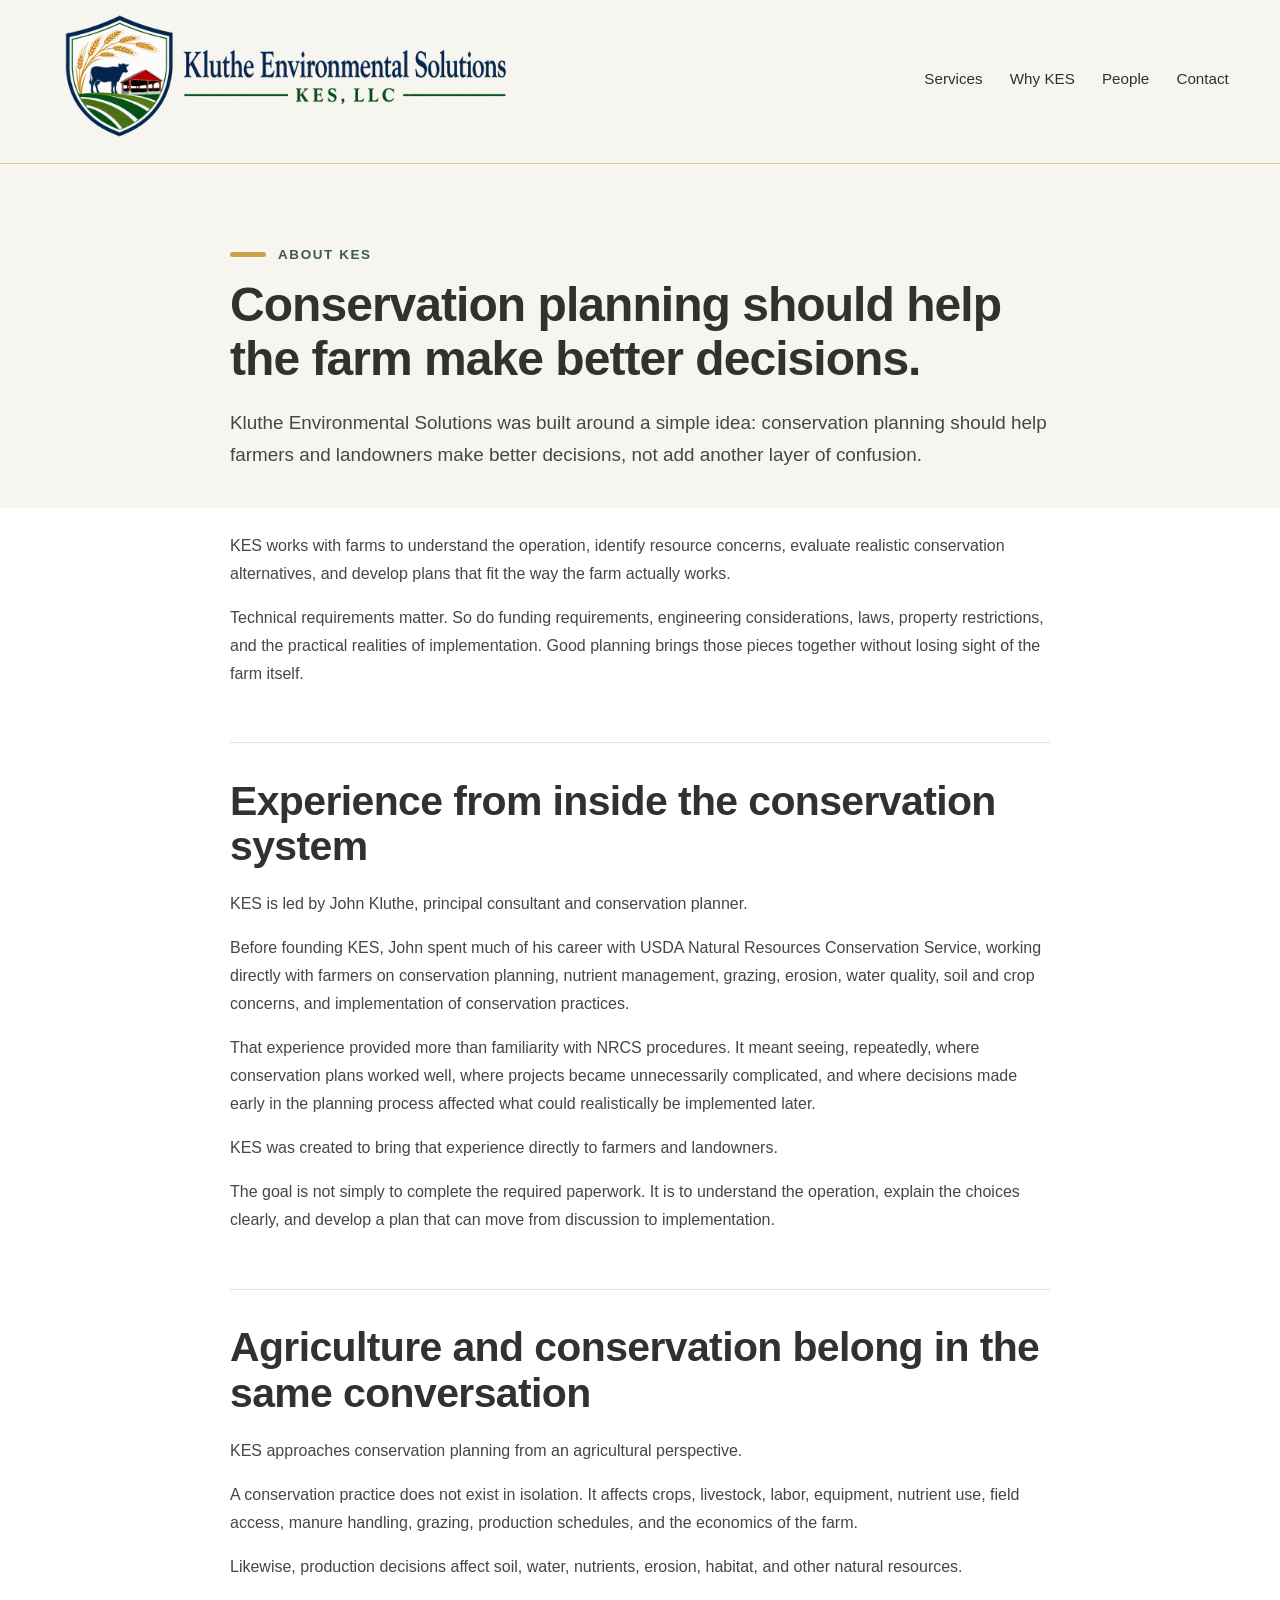
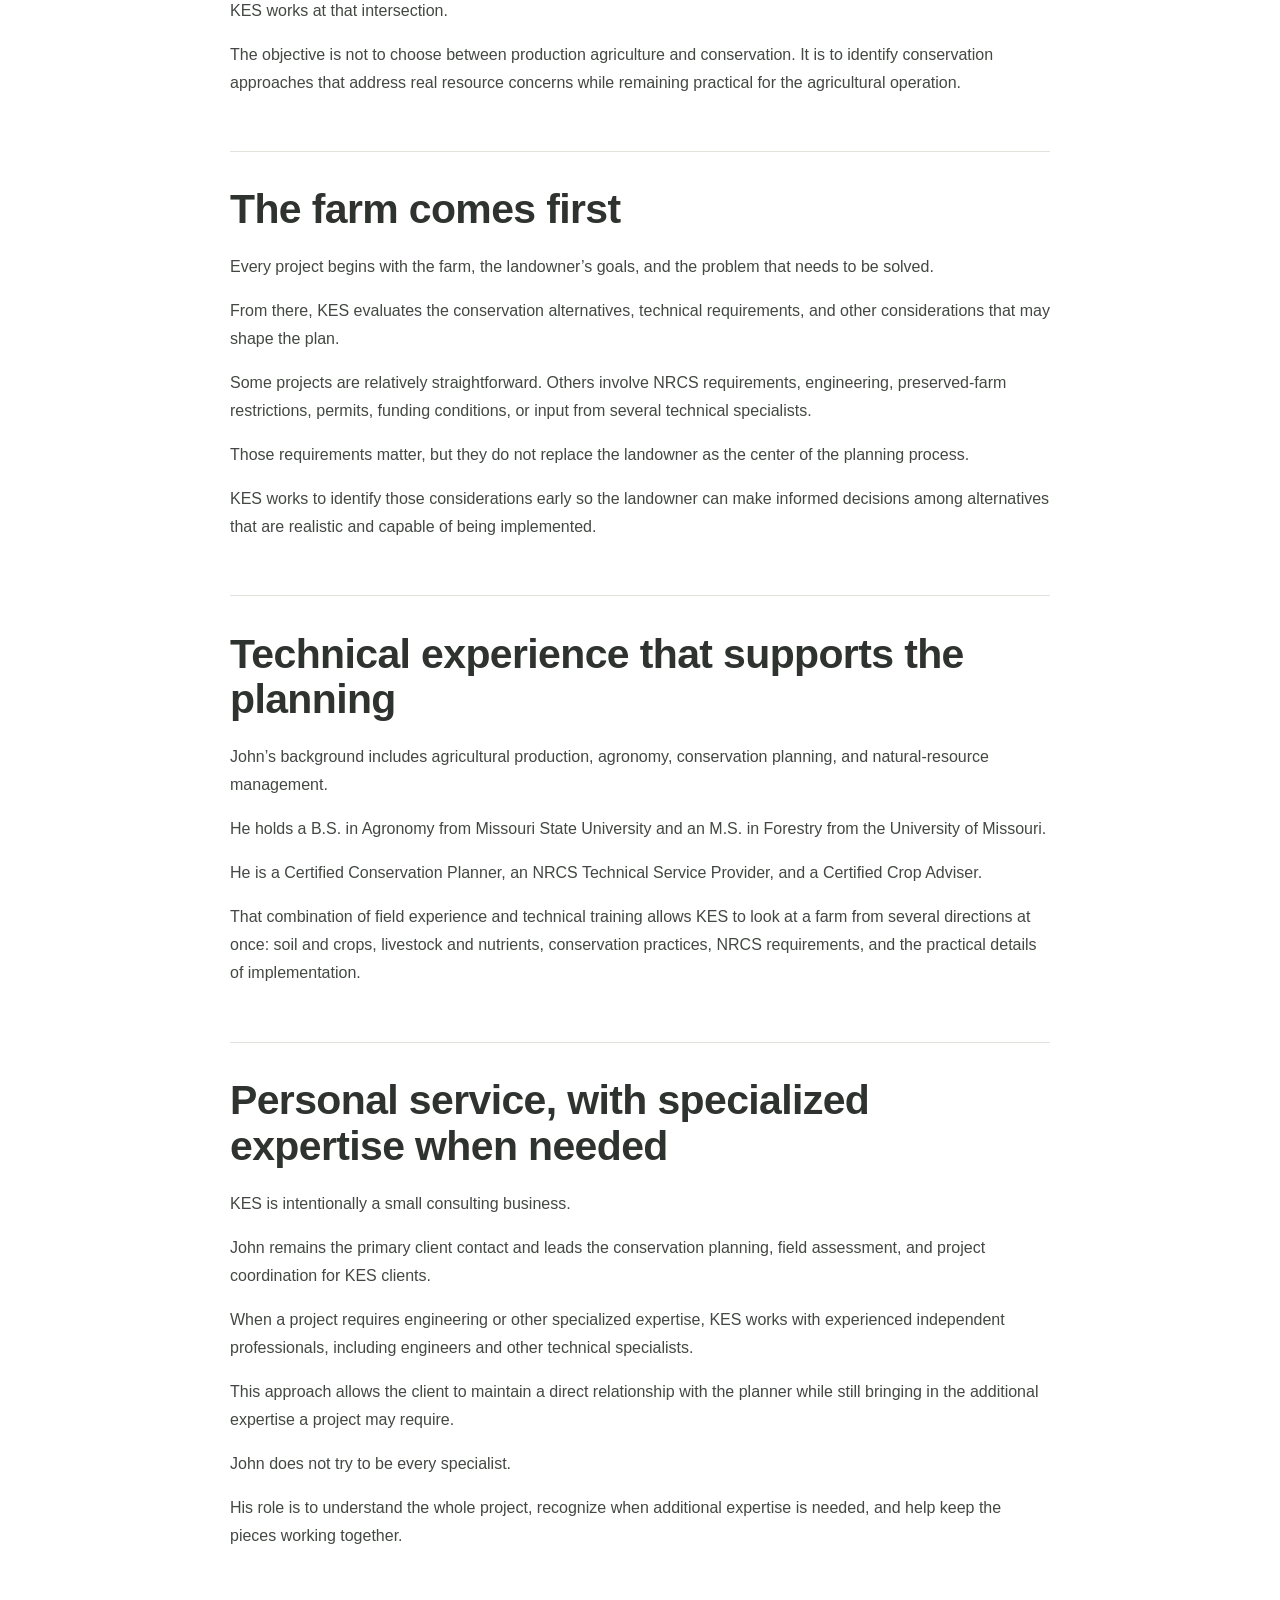
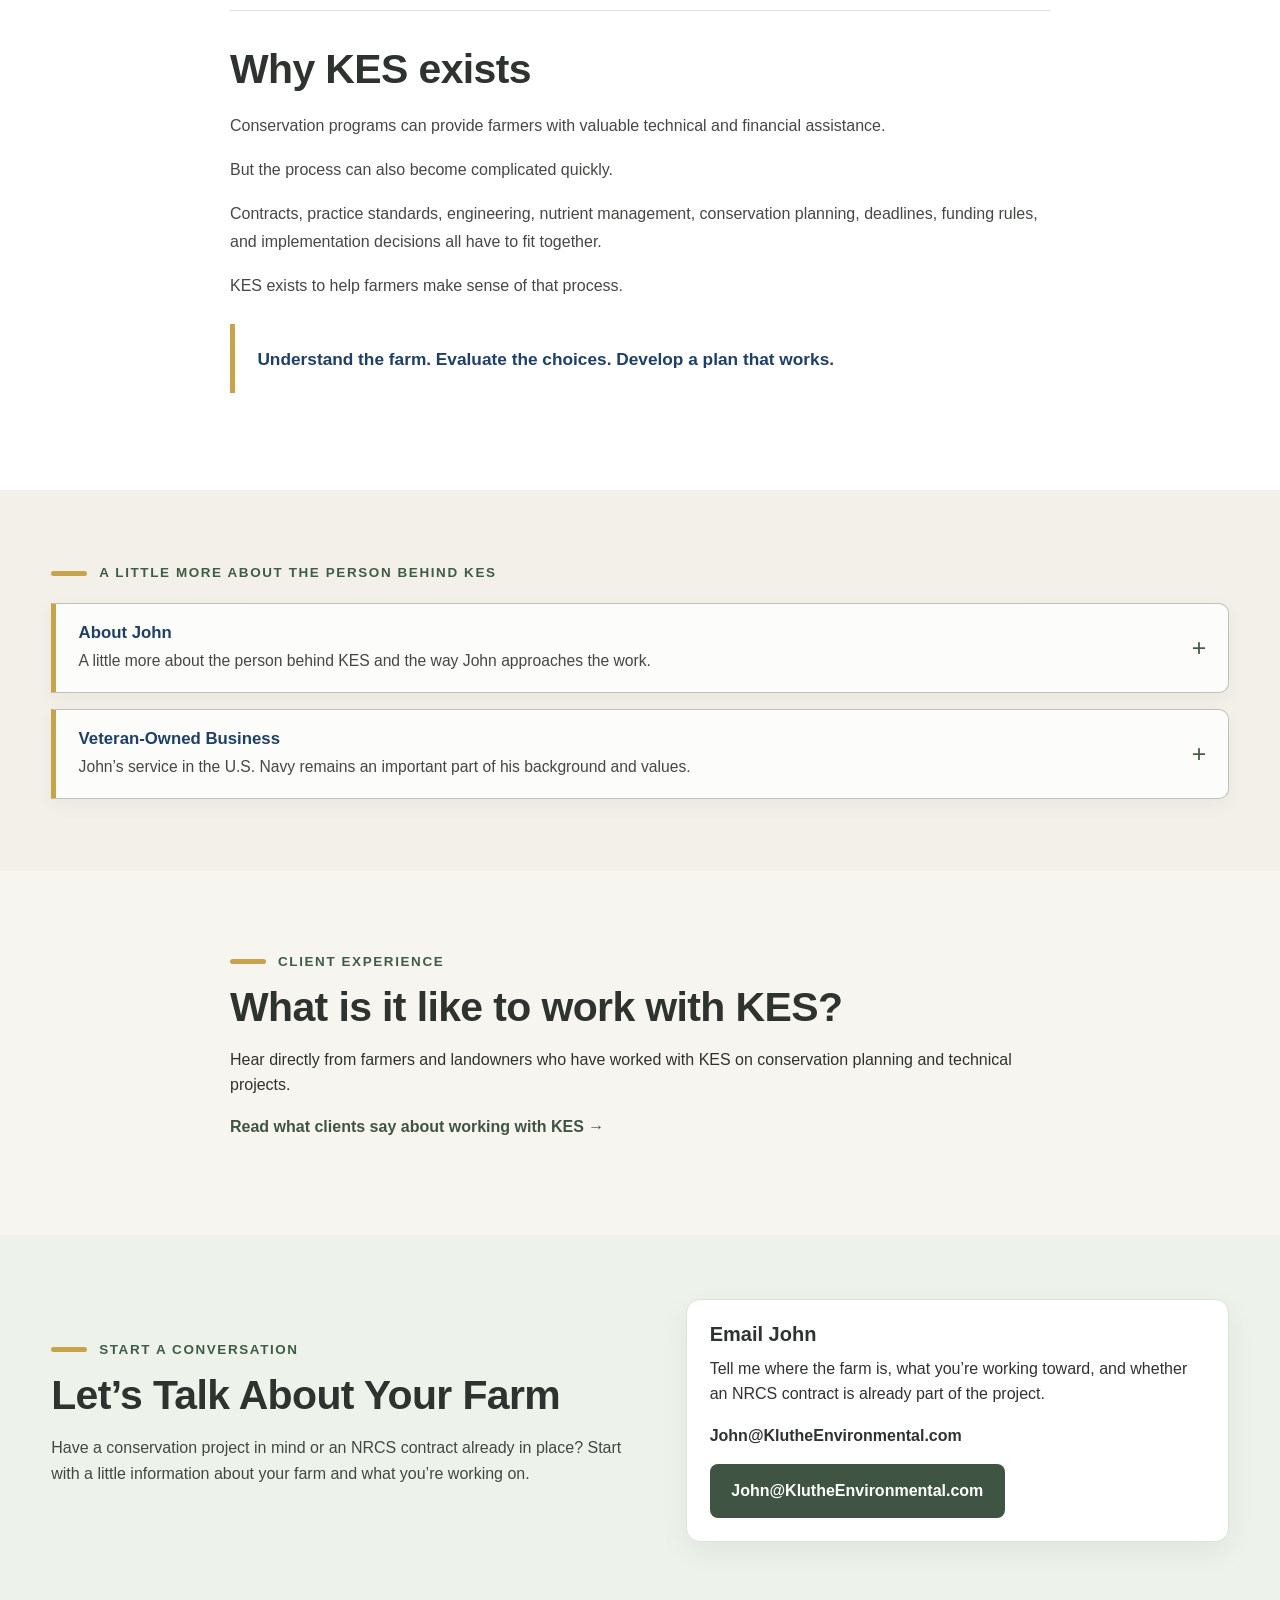
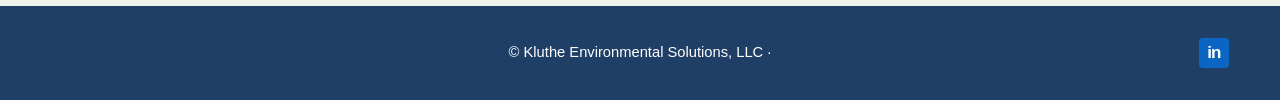
==== about.html @ 7d378210 "Add Client Experience return link to About page" ====
<!DOCTYPE html>
<html lang="en">
<head>
  <meta charset="UTF-8">
  <meta name="viewport" content="width=device-width, initial-scale=1.0">
  <meta name="description" content="Learn about Kluthe Environmental Solutions, John Kluthe, and the practical farm-first approach KES brings to agricultural conservation planning.">
  <title>About KES | Kluthe Environmental Solutions</title>
  <script type="application/ld+json">
  {
    "@context": "https://schema.org",
    "@type": "AboutPage",
    "name": "About Kluthe Environmental Solutions",
    "url": "https://klutheenvironmental.com/about.html",
    "about": {
      "@type": "Organization",
      "name": "Kluthe Environmental Solutions, LLC",
      "alternateName": "KES",
      "url": "https://klutheenvironmental.com/"
    }
  }
  </script>
  <link rel="icon" type="image/png" href="assets/images/KES%20Logo%20KES%20shield%20blank.png">
  <link rel="stylesheet" href="css/styles.css">
  <link rel="stylesheet" href="css/character.css">
  <link rel="stylesheet" href="css/refinements.css">
</head>
<body>

  <header class="site-header">
    <div class="container header-inner">
      <div class="site-brand">
        <a href="index.html" aria-label="Kluthe Environmental Solutions home">
          <img class="site-logo" src="assets/images/kes-logo-horizontal.png" alt="Kluthe Environmental Solutions, LLC">
        </a>
      </div>
      <nav class="main-nav" aria-label="Main navigation">
        <a href="index.html#services">Services</a>
        <a href="index.html#about">Why KES</a>
        <a href="index.html#people">People</a>
        <a href="index.html#contact">Contact</a>
      </nav>
    </div>
  </header>

  <main id="top" class="interior-page">

    <section class="about-page-hero">
      <div class="narrow-container">
        <p class="eyebrow">About KES</p>
        <h1>Conservation planning should help the farm make better decisions.</h1>
        <p class="about-page-lead">Kluthe Environmental Solutions was built around a simple idea: conservation planning should help farmers and landowners make better decisions, not add another layer of confusion.</p>
      </div>
    </section>

    <section class="about-page-story">
      <div class="narrow-container">
        <p>KES works with farms to understand the operation, identify resource concerns, evaluate realistic conservation alternatives, and develop plans that fit the way the farm actually works.</p>

        <p>Technical requirements matter.  So do funding requirements, engineering considerations, laws, property restrictions, and the practical realities of implementation.  Good planning brings those pieces together without losing sight of the farm itself.</p>

        <div class="about-page-section">
          <h2>Experience from inside the conservation system</h2>
          <p>KES is led by John Kluthe, principal consultant and conservation planner.</p>

          <p>Before founding KES, John spent much of his career with USDA Natural Resources Conservation Service, working directly with farmers on conservation planning, nutrient management, grazing, erosion, water quality, soil and crop concerns, and implementation of conservation practices.</p>

          <p>That experience provided more than familiarity with NRCS procedures.  It meant seeing, repeatedly, where conservation plans worked well, where projects became unnecessarily complicated, and where decisions made early in the planning process affected what could realistically be implemented later.</p>

          <p>KES was created to bring that experience directly to farmers and landowners.</p>

          <p>The goal is not simply to complete the required paperwork.  It is to understand the operation, explain the choices clearly, and develop a plan that can move from discussion to implementation.</p>
        </div>

        <div class="about-page-section">
          <h2>Agriculture and conservation belong in the same conversation</h2>
          <p>KES approaches conservation planning from an agricultural perspective.</p>

          <p>A conservation practice does not exist in isolation.  It affects crops, livestock, labor, equipment, nutrient use, field access, manure handling, grazing, production schedules, and the economics of the farm.</p>

          <p>Likewise, production decisions affect soil, water, nutrients, erosion, habitat, and other natural resources.</p>

          <p>KES works at that intersection.</p>

          <p>The objective is not to choose between production agriculture and conservation.  It is to identify conservation approaches that address real resource concerns while remaining practical for the agricultural operation.</p>
        </div>

        <div class="about-page-section">
          <h2>The farm comes first</h2>
          <p>Every project begins with the farm, the landowner’s goals, and the problem that needs to be solved.</p>

          <p>From there, KES evaluates the conservation alternatives, technical requirements, and other considerations that may shape the plan.</p>

          <p>Some projects are relatively straightforward.  Others involve NRCS requirements, engineering, preserved-farm restrictions, permits, funding conditions, or input from several technical specialists.</p>

          <p>Those requirements matter, but they do not replace the landowner as the center of the planning process.</p>

          <p>KES works to identify those considerations early so the landowner can make informed decisions among alternatives that are realistic and capable of being implemented.</p>
        </div>

        <div class="about-page-section">
          <h2>Technical experience that supports the planning</h2>
          <p>John’s background includes agricultural production, agronomy, conservation planning, and natural-resource management.</p>

          <p>He holds a B.S. in Agronomy from Missouri State University and an M.S. in Forestry from the University of Missouri.</p>

          <p>He is a Certified Conservation Planner, an NRCS Technical Service Provider, and a Certified Crop Adviser.</p>

          <p>That combination of field experience and technical training allows KES to look at a farm from several directions at once: soil and crops, livestock and nutrients, conservation practices, NRCS requirements, and the practical details of implementation.</p>
        </div>

        <div class="about-page-section">
          <h2>Personal service, with specialized expertise when needed</h2>
          <p>KES is intentionally a small consulting business.</p>

          <p>John remains the primary client contact and leads the conservation planning, field assessment, and project coordination for KES clients.</p>

          <p>When a project requires engineering or other specialized expertise, KES works with experienced independent professionals, including engineers and other technical specialists.</p>

          <p>This approach allows the client to maintain a direct relationship with the planner while still bringing in the additional expertise a project may require.</p>

          <p>John does not try to be every specialist.</p>

          <p>His role is to understand the whole project, recognize when additional expertise is needed, and help keep the pieces working together.</p>
        </div>

        <div class="about-page-section about-page-closing">
          <h2>Why KES exists</h2>
          <p>Conservation programs can provide farmers with valuable technical and financial assistance.</p>

          <p>But the process can also become complicated quickly.</p>

          <p>Contracts, practice standards, engineering, nutrient management, conservation planning, deadlines, funding rules, and implementation decisions all have to fit together.</p>

          <p>KES exists to help farmers make sense of that process.</p>

          <p class="about-page-principle"><strong>Understand the farm.  Evaluate the choices.  Develop a plan that works.</strong></p>
        </div>
      </div>
    </section>

    <section class="about-personal">
      <div class="container">
        <p class="eyebrow">A Little More About the Person Behind KES</p>

        <div class="about-disclosures">
          <details class="planning-note about-disclosure">
            <summary>
              <span class="planning-note-heading">About John</span>
              <span class="planning-note-summary">A little more about the person behind KES and the way John approaches the work.</span>
            </summary>

            <div class="planning-note-content">
              <div class="about-disclosure-copy">
                <p>John Kluthe has spent most of his career helping farmers work through conservation problems that rarely fit neatly into one box.</p>

                <p>His background includes agronomy, forestry, conservation planning, and years of field experience with USDA Natural Resources Conservation Service.  Before that, he served in the U.S. Navy.</p>

                <p>What has stayed consistent is the part of the work John enjoys most: getting out on a farm, understanding how the operation actually works, and helping turn a complicated set of concerns, requirements, and possibilities into something useful.</p>

                <p>John founded Kluthe Environmental Solutions to work more directly with farmers and landowners and to bring that practical, farm-level perspective to conservation planning.</p>

                <p>He tends to approach projects by asking a lot of questions, looking closely at how the pieces fit together, and trying not to make things more complicated than they need to be.</p>

                <p>For John, good conservation planning is not just about meeting a technical requirement.  It is about helping a farmer make a decision that still makes sense once the plan leaves the desk and reaches the field.</p>
              </div>
            </div>
          </details>

          <details class="planning-note about-disclosure">
            <summary>
              <span class="planning-note-heading">Veteran-Owned Business</span>
              <span class="planning-note-summary">John’s service in the U.S. Navy remains an important part of his background and values.</span>
            </summary>

            <div class="planning-note-content">
              <div class="about-disclosure-copy">
                <p>My time in the United States Navy was one of the most formative experiences of my life.  It instilled a deep sense of duty, personal accountability, and commitment to something greater than myself.  The friendships forged through shared challenges and a common mission taught me the value of trust, teamwork, and perseverance — lessons that continue to guide both my personal life and my work.</p>

                <p>Military service also taught me the importance of being prepared, communicating honestly, following through on commitments, and taking responsibility for the work entrusted to me.  Those values continue to influence the way I approach my relationships with clients and the care I bring to each project.</p>

                <p>I remain proud of my service and grateful for the opportunities, experiences, and perspective the Navy gave me.  I also have a deep appreciation for the men and women who continue to serve, for veterans who have served before us, and for the families who support them.</p>

                <p class="veteran-prayer"><strong>May God watch over those who serve, those who have served, and the families who stand beside them.  Godspeed.</strong></p>
              </div>
            </div>
          </details>
        </div>
      </div>
    </section>

    <section class="about-related">
      <div class="narrow-container">
        <p class="eyebrow">Client Experience</p>
        <h2>What is it like to work with KES?</h2>
        <p>Hear directly from farmers and landowners who have worked with KES on conservation planning and technical projects.</p>
        <p class="section-deep-link"><a class="text-link" href="index.html#client-experience">Read what clients say about working with KES →</a></p>
      </div>
    </section>

    <section class="about-page-contact">
      <div class="container contact-grid">
        <div class="contact-copy">
          <p class="eyebrow">Start a Conversation</p>
          <h2>Let’s Talk About Your Farm</h2>
          <p>Have a conservation project in mind or an NRCS contract already in place?  Start with a little information about your farm and what you’re working on.</p>
        </div>

        <div class="contact-panel">
          <h3>Email John</h3>
          <p>Tell me where the farm is, what you’re working toward, and whether an NRCS contract is already part of the project.</p>
          <p><strong>John@KlutheEnvironmental.com</strong></p>
          <a class="button primary-button" href="mailto:john@klutheenvironmental.com">John@KlutheEnvironmental.com</a>
        </div>
      </div>
    </section>

  </main>

  <footer class="site-footer">
    <div class="container">
      <p>© Kluthe Environmental Solutions, LLC · <a href="https://www.linkedin.com/in/johnkluthe" target="_blank" rel="noopener noreferrer" aria-label="John Kluthe on LinkedIn">LinkedIn ↗</a></p>
    </div>
  </footer>

</body>
</html>
---- css/styles.css ----
/* ========================================
   KES WEBSITE — BASE DESIGN SYSTEM
   ======================================== */

:root {
  --color-background: #f7f5ef;
  --color-surface: #ffffff;
  --color-text: #2f332f;
  --color-muted: #687168;
  --color-green: #5d735f;
  --color-green-dark: #405443;
  --color-green-soft: #edf2eb;
  --color-border: #dfe3dc;
  --color-soft: #eef1ec;
  --max-width: 1220px;
  --radius: 14px;
  --shadow: 0 10px 30px rgba(0, 0, 0, 0.06);
}

* {
  box-sizing: border-box;
}

html {
  scroll-behavior: smooth;
}

body {
  margin: 0;
  font-family: -apple-system, BlinkMacSystemFont, "Segoe UI", Arial, Helvetica, sans-serif;
  background: var(--color-background);
  color: var(--color-text);
  line-height: 1.6;
}

img {
  display: block;
  max-width: 100%;
}

a {
  color: inherit;
  text-decoration: none;
}

.container {
  width: min(92%, var(--max-width));
  margin: 0 auto;
}

.narrow-container {
  width: min(92%, 820px);
  margin: 0 auto;
}

h1,
h2,
h3 {
  margin-top: 0;
  line-height: 1.12;
  color: var(--color-text);
}

h1 {
  font-size: clamp(2.4rem, 3.75vw, 3.7rem);
  max-width: 14ch;
  margin-bottom: 1.15rem;
  letter-spacing: -0.02em;
}

h2 {
  font-size: clamp(2rem, 3.2vw, 3rem);
  margin-bottom: 1rem;
  letter-spacing: -0.015em;
}

h3 {
  font-size: 1.25rem;
  margin-bottom: 0.65rem;
}

p {
  margin-top: 0;
}

.eyebrow {
  margin-bottom: 0.8rem;
  font-size: 0.84rem;
  font-weight: 700;
  letter-spacing: 0.12em;
  text-transform: uppercase;
  color: var(--color-green);
}

.section-intro {
  max-width: 700px;
  margin-bottom: 2.75rem;
  font-size: 1.1rem;
  color: var(--color-muted);
}

/* ========================================
   HEADER
   ======================================== */

.site-header {
  position: sticky;
  top: 0;
  z-index: 100;
  background: rgba(247, 245, 239, 0.96);
  border-bottom: 1px solid var(--color-border);
  backdrop-filter: blur(8px);
}

.header-inner {
  min-height: 72px;
  display: flex;
  align-items: center;
  justify-content: space-between;
  gap: 2rem;
}

.site-brand a {
  display: inline-flex;
  align-items: center;
}

.site-logo {
  width: min(320px, 38vw);
  max-height: 58px;
  object-fit: contain;
  object-position: left center;
}

.main-nav {
  display: flex;
  align-items: center;
  gap: 1.7rem;
  font-size: 0.95rem;
}

.main-nav a {
  transition: color 0.2s ease;
}

.main-nav a:hover {
  color: var(--color-green-dark);
}

/* ========================================
   HERO
   ======================================== */

.hero {
  padding: 4.2rem 0 4rem;
}

.hero-grid {
  display: grid;
grid-template-columns:
  minmax(0, 1fr)
  minmax(430px, 1fr);
   gap: clamp(2.5rem, 5vw, 4.5rem);
  align-items: center;
}

.hero-content {
  min-width: 0;
}

.hero-text {
  max-width: 700px;
  margin-bottom: 1.6rem;
  font-size: 1.1rem;
  line-height: 1.65;
  color: var(--color-muted);
}

.hero-actions {
  display: flex;
  align-items: center;
  gap: 1.25rem;
  flex-wrap: wrap;
  margin-bottom: 1.45rem;
}

.button {
  display: inline-block;
  padding: 0.88rem 1.35rem;
  border: 0;
  border-radius: 8px;
  font: inherit;
  font-weight: 700;
  cursor: pointer;
  transition: transform 0.2s ease, background 0.2s ease;
}

.primary-button {
  background: var(--color-green-dark);
  color: white;
}

.primary-button:hover {
  background: #314336;
  transform: translateY(-1px);
}

.text-link {
  color: var(--color-green-dark);
  font-weight: 700;
}

.credibility-line {
  margin-bottom: 0;
  font-size: 0.93rem;
  color: var(--color-muted);
}

.photo-frame {
  margin: 0;
}

.hero-image {
  width: 100%;
}

.hero-image img {
  width: 100%;
  aspect-ratio: 4 / 3;
  object-fit: cover;
  object-position: center;
  border-radius: var(--radius);
  box-shadow: var(--shadow);
}

.photo-credit {
  margin-top: 0.28rem;
  padding-right: 0.15rem;
  text-align: right;
  font-size: 0.68rem;
  line-height: 1.2;
  color: #8a928a;
}

/* ========================================
   GENERAL SECTIONS
   ======================================== */

section {
  padding: 5rem 0;
}

.recognition,
.services,
.why-kes,
.people {
  background: var(--color-surface);
}

.reassurance,
.how-we-work,
.testimonials {
  background: var(--color-soft);
}

/* ========================================
   RECOGNITION
   ======================================== */

.recognition h2 {
  max-width: 850px;
}

.challenge-grid {
  display: grid;
  grid-template-columns: repeat(3, 1fr);
  gap: 1.35rem;
}

.challenge-card {
  position: relative;
  min-height: 195px;
  padding: 1.75rem 1.65rem 1.65rem;
  overflow: hidden;
  border: 1px solid var(--color-border);
  border-radius: var(--radius);
  background: white;
  transition: transform 0.2s ease, box-shadow 0.2s ease, border-color 0.2s ease;
}

.challenge-card::before {
  content: "";
  position: absolute;
  top: 0;
  left: 0;
  width: 100%;
  height: 4px;
  background: var(--color-green);
}

.challenge-card:hover {
  transform: translateY(-3px);
  border-color: #cbd5c9;
  box-shadow: 0 12px 28px rgba(47, 51, 47, 0.08);
}

.challenge-card h3 {
  max-width: 28ch;
}

.challenge-card p {
  margin-bottom: 0;
  color: var(--color-muted);
}

/* ========================================
   NRCS CALLOUT
   ======================================== */

.nrcs-callout {
  margin-top: 1.75rem;
  display: grid;
  grid-template-columns: auto 1fr;
  gap: 1.5rem;
  align-items: center;
  padding: 1.75rem 2rem;
  border: 1px solid #cbd5c9;
  border-radius: var(--radius);
  background: var(--color-green-soft);
}

.nrcs-callout-marker {
  min-width: 66px;
  padding: 0.5rem 0.65rem;
  border-radius: 6px;
  background: var(--color-green-dark);
  color: white;
  text-align: center;
  font-size: 0.78rem;
  font-weight: 800;
  letter-spacing: 0.08em;
}

.nrcs-callout-content h3 {
  margin-bottom: 0.35rem;
  font-size: 1.35rem;
}

.nrcs-callout-content p {
  margin-bottom: 0;
  max-width: 850px;
  color: var(--color-muted);
}

/* ========================================
   REASSURANCE
   ======================================== */

.reassurance p {
  font-size: 1.08rem;
  color: var(--color-muted);
}

/* ========================================
   SERVICES
   ======================================== */

.services-photo {
  max-width: 980px;
  margin: -0.6rem auto 2rem;
}

.services-photo img {
  width: 100%;
  height: clamp(190px, 24vw, 285px);
  object-fit: cover;
  object-position: center 52%;
  border-radius: var(--radius);
}

.service-grid {
  display: grid;
  grid-template-columns: repeat(2, 1fr);
  gap: 1.5rem;
  margin-top: 0;
}

.service-card {
  padding: 2rem;
  border-radius: var(--radius);
  border: 1px solid var(--color-border);
  background: white;
  box-shadow: var(--shadow);
}

.service-card p {
  margin-bottom: 0;
  color: var(--color-muted);
}

/* ========================================
   HOW WE WORK
   ======================================== */

.process-grid {
  display: grid;
  grid-template-columns: repeat(3, 1fr);
  gap: 1.5rem;
  margin-top: 2.15rem;
}

.process-grid article {
  padding: 1.5rem;
}

.process-grid p {
  color: var(--color-muted);
}

.philosophy-line {
  margin-top: 1.75rem;
  font-size: 1.15rem;
  font-weight: 700;
  color: var(--color-green-dark);
}

/* ========================================
   WHY KES
   ======================================== */

.two-column {
  display: grid;
  grid-template-columns: 0.9fr 1.1fr;
  gap: 4rem;
  align-items: center;
}

.about-image {
  align-self: stretch;
  min-height: 420px;
}

.about-photo {
  width: 100%;
  height: 100%;
  min-height: 420px;
  object-fit: cover;
  object-position: center;
  border-radius: var(--radius);
  box-shadow: var(--shadow);
}

.about-content p {
  color: var(--color-muted);
}

.about-content > p:not(.eyebrow) {
  max-width: 680px;
}

.credibility-section {
  margin-top: 2.25rem;
  padding-top: 1.75rem;
  border-top: 1px solid var(--color-border);
}

.credibility-intro {
  max-width: 650px;
  margin-bottom: 1.4rem;
  font-size: 1rem;
  font-weight: 700;
  color: var(--color-green-dark) !important;
}

.credibility-grid {
  display: grid;
  grid-template-columns: repeat(2, 1fr);
  gap: 1.25rem 1.75rem;
}

.credibility-item {
  padding-top: 0.15rem;
}

.credibility-item h3 {
  margin-bottom: 0.35rem;
  font-size: 1rem;
  color: var(--color-text);
}

.credibility-item p {
  margin-bottom: 0;
  font-size: 0.92rem;
  line-height: 1.55;
  color: var(--color-muted);
}

/* ========================================
   TESTIMONIALS
   ======================================== */

.testimonial-intro {
  max-width: 720px;
}

.testimonial-grid {
  display: grid;
  grid-template-columns: repeat(3, 1fr);
  gap: 1.5rem;
  margin-top: 2.5rem;
}

.testimonial-card {
  position: relative;
  display: flex;
  flex-direction: column;
  justify-content: space-between;
  min-height: 350px;
  margin: 0;
  padding: 2rem;
  background: white;
  border-radius: var(--radius);
  border: 1px solid var(--color-border);
  box-shadow: var(--shadow);
}

.testimonial-card::before {
  content: "“";
  position: absolute;
  top: 0.6rem;
  left: 1.25rem;
  font-size: 4.5rem;
  line-height: 1;
  font-family: Georgia, "Times New Roman", serif;
  color: rgba(93, 115, 95, 0.16);
}

.testimonial-quote {
  position: relative;
  z-index: 1;
  margin-bottom: 2rem;
  padding-top: 1rem;
  font-size: 1rem;
  line-height: 1.7;
  font-style: italic;
  color: var(--color-text);
}

.testimonial-attribution {
  display: flex;
  flex-direction: column;
  gap: 0.2rem;
  padding-top: 1rem;
  border-top: 1px solid var(--color-border);
  font-size: 0.92rem;
  color: var(--color-muted);
}

.testimonial-attribution strong {
  color: var(--color-green-dark);
  font-size: 0.98rem;
}

.testimonial-link {
  width: fit-content;
  color: var(--color-green-dark);
  font-size: 0.92rem;
  font-weight: 700;
  text-decoration: underline;
  text-decoration-thickness: 1px;
  text-underline-offset: 3px;
  transition: color 0.2s ease, text-decoration-color 0.2s ease;
}

.testimonial-link:hover {
  color: var(--color-green);
}

/* ========================================
   PEOPLE
   ======================================== */

.people-layout {
  display: grid;
  grid-template-columns: 0.9fr 1.1fr;
  gap: 1.5rem;
  align-items: stretch;
  margin-top: 2.5rem;
}

.people-primary {
  display: grid;
  grid-template-columns: 1fr;
  gap: 1.5rem;
}

.person-card {
  padding: 2rem;
  border: 1px solid var(--color-border);
  border-radius: var(--radius);
  background: white;
}

.person-card > p:last-child {
  margin-bottom: 0;
  color: var(--color-muted);
}

.person-role {
  color: var(--color-green-dark);
  font-weight: 700;
}

.collaborator-card {
  height: 100%;
}

.collaborator {
  padding-top: 1.35rem;
  margin-top: 1.35rem;
  border-top: 1px solid var(--color-border);
}

.collaborator:first-of-type {
  margin-top: 0.8rem;
}

.collaborator h4 {
  margin: 0 0 0.15rem;
  font-size: 1rem;
  line-height: 1.35;
  color: var(--color-text);
}

.collaborator-company {
  margin-bottom: 0.65rem;
  font-size: 0.92rem;
  font-weight: 700;
  color: var(--color-green-dark);
}

.collaborator p:last-child {
  margin-bottom: 0;
  color: var(--color-muted);
}

.people-network-note {
  max-width: 920px;
  margin: 1.6rem 0 0;
  padding-left: 1rem;
  border-left: 3px solid var(--color-green);
  font-size: 0.95rem;
  line-height: 1.6;
  color: var(--color-muted);
}

/* ========================================
   CONTACT
   ======================================== */

.contact-section {
  background: var(--color-green-soft);
  padding: 4rem 0;
}

.contact-grid {
  display: grid;
  grid-template-columns: minmax(0, 1fr) minmax(460px, 0.95fr);
  gap: clamp(2.5rem, 5vw, 4rem);
  align-items: center;
}

.contact-copy h2 {
  max-width: 580px;
}

.contact-copy > p:not(.eyebrow) {
  max-width: 610px;
  color: var(--color-muted);
}

.contact-emphasis {
  margin-top: 1.5rem;
  margin-bottom: 0.45rem;
  font-size: 1.08rem;
  font-weight: 800;
  color: var(--color-green-dark) !important;
}

.direct-contact {
  margin-top: 1.6rem;
  display: flex;
  flex-wrap: wrap;
  gap: 0.35rem 0.5rem;
  font-size: 0.95rem;
  color: var(--color-muted);
}

.direct-contact a {
  color: var(--color-green-dark);
  font-weight: 700;
  text-decoration: underline;
  text-underline-offset: 3px;
}

.contact-panel {
  width: 100%;
  max-width: 560px;
  justify-self: end;
  padding: 1.4rem;
  border: 1px solid var(--color-border);
  border-radius: var(--radius);
  background: white;
  box-shadow: var(--shadow);
}

.contact-form {
  display: grid;
  gap: 0.9rem;
}

.form-row {
  display: grid;
  gap: 0.9rem;
}

.form-row-two {
  grid-template-columns: repeat(2, minmax(0, 1fr));
}

.form-field {
  display: grid;
  gap: 0.3rem;
}

.form-field label {
  font-size: 0.9rem;
  font-weight: 700;
  color: var(--color-text);
}

.optional {
  margin-left: 0.2rem;
  font-size: 0.75rem;
  font-weight: 500;
  color: var(--color-muted);
}

.form-field input,
.form-field textarea {
  width: 100%;
  padding: 0.62rem 0.72rem;
  border: 1px solid #cfd6cd;
  border-radius: 7px;
  background: #ffffff;
  color: var(--color-text);
  font: inherit;
  outline: none;
  transition: border-color 0.2s ease, box-shadow 0.2s ease;
}

.form-field textarea {
  resize: vertical;
  min-height: 88px;
}

.form-field input:focus,
.form-field textarea:focus {
  border-color: var(--color-green);
  box-shadow: 0 0 0 3px rgba(93, 115, 95, 0.12);
}

.form-submit {
  width: fit-content;
  margin-top: 0.15rem;
}

.form-note {
  margin-bottom: 0;
  max-width: 500px;
  font-size: 0.77rem;
  line-height: 1.4;
  color: var(--color-muted);
}

/* ========================================
   FOOTER
   ======================================== */

.site-footer {
  padding: 2rem 0;
  background: #2f332f;
  color: white;
  text-align: center;
}

.site-footer p {
  margin: 0;
}

/* ========================================
   LARGE DESKTOP
   ======================================== */

@media (min-width: 1450px) {
  .hero {
    padding-top: 4.5rem;
    padding-bottom: 4.4rem;
  }

  .hero-grid {
    gap: 4.75rem;
  }

  .hero-text {
    max-width: 680px;
  }
}

/* ========================================
   TABLET / SMALL LAPTOP
   ======================================== */

@media (max-width: 900px) {
  .hero-grid,
  .two-column,
  .service-grid,
  .process-grid,
  .testimonial-grid,
  .people-layout,
  .contact-grid {
    grid-template-columns: 1fr;
  }

  .hero {
    padding-top: 3rem;
  }

  h1 {
    max-width: 16ch;
  }

  .hero-image {
    max-width: 720px;
  }

  .challenge-grid {
    grid-template-columns: 1fr 1fr;
  }

  .nrcs-callout {
    grid-template-columns: auto 1fr;
  }

  .testimonial-card {
    min-height: auto;
  }

  .about-image,
  .about-photo {
    min-height: 360px;
  }

  .contact-panel {
    justify-self: stretch;
    max-width: 720px;
  }
}

/* ========================================
   MOBILE
   ======================================== */

@media (max-width: 650px) {
  .header-inner {
    flex-direction: column;
    align-items: flex-start;
    padding: 0.8rem 0 1rem;
  }

  .site-logo {
    width: min(300px, 78vw);
    max-height: 54px;
  }

  .main-nav {
    flex-wrap: wrap;
    gap: 0.75rem 1rem;
  }

  h1 {
    font-size: clamp(2.35rem, 11vw, 3.15rem);
    max-width: 12ch;
  }

  .hero {
    padding-top: 2.75rem;
    padding-bottom: 3.25rem;
  }

  .hero-actions {
    align-items: flex-start;
    flex-direction: column;
  }

  .hero-image img {
    aspect-ratio: 16 / 11;
  }

  .challenge-grid,
  .credibility-grid,
  .form-row-two {
    grid-template-columns: 1fr;
  }

  .challenge-card {
    min-height: auto;
  }

  .nrcs-callout {
    grid-template-columns: 1fr;
    gap: 1rem;
    padding: 1.5rem;
  }

  .nrcs-callout-marker {
    width: fit-content;
  }

  section {
    padding: 3.5rem 0;
  }

  .services-photo {
    margin-bottom: 1.5rem;
  }

  .services-photo img {
    height: 190px;
  }

  .about-image,
  .about-photo {
    min-height: 300px;
  }

  .testimonial-card,
  .person-card,
  .contact-panel {
    padding: 1.75rem;
  }

  .people-network-note {
    margin-top: 1.35rem;
  }

  .form-submit {
    width: 100%;
  }
}
---- css/character.css ----
/* ========================================
   KES BRAND CHARACTER PASS
   Adds stronger KES identity without changing the page structure.
   ======================================== */

:root {
  --color-navy: #203f66;
  --color-gold: #c7a34c;
  --color-gold-soft: #f3ecd9;
  --color-field-dark: #34483a;
  --color-field-mid: #405443;
}


/* ========================================
   HEADER / LOGO
   ======================================== */

.site-header {
  border-bottom-color: rgba(199, 163, 76, 0.48);
}

.header-inner {
  min-height: 118px;
}

.site-brand a {
  display: inline-flex;
  align-items: center;
}

.site-logo {
  width: min(365px, 43vw);
  max-height: none;
  height: auto;

  object-fit: contain;
  object-position: left center;
}

.main-nav a {
  position: relative;

  padding-bottom: 0.22rem;
}

.main-nav a::after {
  content: "";

  position: absolute;

  left: 0;
  bottom: -0.05rem;

  width: 100%;
  height: 2px;

  border-radius: 999px;

  background: var(--color-gold);

  transform: scaleX(0);
  transform-origin: left center;

  transition: transform 0.2s ease;
}

.main-nav a:hover::after {
  transform: scaleX(1);
}

.main-nav a:hover,
.text-link:hover,
.direct-contact a:hover,
.testimonial-link:hover {
  color: var(--color-navy);
}


/* ========================================
   SECTION SIGNATURE
   ======================================== */

.eyebrow {
  display: flex;

  align-items: center;

  gap: 0.75rem;
}

.eyebrow::before {
  content: "";

  width: 2.25rem;
  height: 5px;

  flex: 0 0 auto;

  border-radius: 999px;

  background: var(--color-gold);
}


/* ========================================
   HERO
   ======================================== */

.hero {
  background:
    linear-gradient(
      118deg,
      var(--color-background) 0%,
      var(--color-background) 64%,
      rgba(32, 63, 102, 0.045) 100%
    );

  border-bottom:
    1px solid
    rgba(199, 163, 76, 0.16);
}


/*
   Give the hero more room than the rest of the page.
   This allows the photograph to become a real half of
   the opening composition instead of a supporting image.
*/

@media (min-width: 901px) {

  .hero .container {
    width: min(94%, 1320px);
  }

  .hero-grid {
    grid-template-columns:
      minmax(0, 0.95fr)
      minmax(560px, 1.05fr);

    gap: 3.25rem;
  }

}


/*
   Hero photograph.

   The original NRCS image is still present in the HTML,
   but hidden.  The KES-owned lime spreading image is
   displayed here as the hero background.
*/

.hero-image {
  overflow: hidden;

  width: 100%;

  border-radius: var(--radius);

  border:
    1px solid
    rgba(199, 163, 76, 0.30);

  background:
    url("../assets/images/hero-lime-spreading.jpg")
    43% 46% / 112% auto
    no-repeat;

  box-shadow: var(--shadow);
}


/*
   The hidden HTML image preserves the 4:3 dimensions
   of the hero frame.
*/

.hero-image img {
  width: 100%;

  aspect-ratio: 4 / 3;

  opacity: 0;

  box-shadow: none;
}


/*
   This photograph belongs to KES, so suppress the
   USDA-NRCS credit that belongs to the previous hero.
*/

.hero-image .photo-credit {
  display: none;
}


.hero .primary-button {
  box-shadow:
    0 8px 18px
    rgba(64, 84, 67, 0.14);
}


/* ========================================
   REASSURANCE — A STRONGER VISUAL PAUSE
   ======================================== */

.reassurance {
  position: relative;

  overflow: hidden;
  isolation: isolate;

  background:
    linear-gradient(
      115deg,
      var(--color-field-dark) 0%,
      var(--color-field-mid) 100%
    );
}

.reassurance::after {
  content: "";

  position: absolute;

  inset: 0;

  z-index: 0;

  pointer-events: none;

  background:
    repeating-linear-gradient(
      -8deg,
      transparent 0,
      transparent 27px,
      rgba(255, 255, 255, 0.022) 27px,
      rgba(255, 255, 255, 0.022) 29px
    );
}

.reassurance > .narrow-container {
  position: relative;

  z-index: 1;
}

.reassurance .eyebrow {
  color: #f2ead5;
}

.reassurance h2 {
  color: #ffffff;
}

.reassurance p {
  color:
    rgba(255, 255, 255, 0.82);
}


/* ========================================
   SERVICES — EDITORIAL DETAIL
   ======================================== */

.service-grid {
  counter-reset: kes-service;
}

.service-card {
  position: relative;

  overflow: hidden;

  counter-increment: kes-service;

  border-top:
    4px solid
    rgba(199, 163, 76, 0.82);
}

.service-card::after {
  content:
    counter(
      kes-service,
      decimal-leading-zero
    );

  position: absolute;

  top: 0.8rem;
  right: 1rem;

  font-size: 3rem;
  line-height: 1;

  font-weight: 800;

  letter-spacing: -0.04em;

  color:
    rgba(199, 163, 76, 0.16);

  pointer-events: none;
}

.service-card h3 {
  position: relative;

  z-index: 1;

  max-width: 78%;

  color: var(--color-navy);
}

.service-card p {
  position: relative;

  z-index: 1;
}


/* ========================================
   HOW WE WORK — KES PLANNING PRINCIPLE
   ======================================== */

.how-we-work {
  position: relative;

  overflow: hidden;
  isolation: isolate;

  background: #f2f0e9;
}

.how-we-work > .container {
  position: relative;

  z-index: 1;
}

.how-we-work::after {
  content: "";

  position: absolute;

  right: -35px;
  bottom: -4px;

  width: min(58vw, 760px);
  height: 145px;

  z-index: 0;

  pointer-events: none;

  background-repeat: no-repeat;
  background-position: right bottom;
  background-size: contain;

  background-image:
    url("data:image/svg+xml,%3Csvg xmlns='http://www.w3.org/2000/svg' viewBox='0 0 800 140'%3E%3Cg fill='rgb(64,84,67)' fill-opacity='.09'%3E%3Crect x='0' y='124' width='800' height='16'/%3E%3Cpolygon points='398,82 470,40 542,82'/%3E%3Crect x='414' y='80' width='112' height='44'/%3E%3Crect x='570' y='65' width='34' height='59'/%3E%3Cellipse cx='587' cy='65' rx='17' ry='8'/%3E%3Ccircle cx='682' cy='74' r='29'/%3E%3Crect x='679' y='96' width='7' height='28'/%3E%3Ccircle cx='737' cy='88' r='20'/%3E%3Crect x='734' y='103' width='6' height='21'/%3E%3C/g%3E%3Cg fill='none' stroke='rgb(64,84,67)' stroke-opacity='.12' stroke-width='4'%3E%3Cpath d='M45 108H330'/%3E%3Cpath d='M78 92V124M130 92V124M182 92V124M234 92V124M286 92V124'/%3E%3Cpath d='M45 101H330'/%3E%3C/g%3E%3C/svg%3E");
}

.philosophy-line {
  position: relative;

  max-width: 860px;

  margin-top: 2.4rem;

  padding:
    1.35rem
    1.65rem
    1.3rem
    1.8rem;

  border-left:
    6px solid
    var(--color-gold);

  border-radius:
    0 12px 12px 0;

  background:
    rgba(255, 255, 255, 0.92);

  box-shadow:
    0 8px 24px
    rgba(47, 51, 47, 0.06);

  color: var(--color-navy);

  font-size: 1.38rem;
  line-height: 1.45;
}

.philosophy-line::before {
  content: "KES Planning Principle";

  display: block;

  margin-bottom: 0.38rem;

  color: var(--color-green-dark);

  font-size: 0.72rem;
  font-weight: 800;

  letter-spacing: 0.12em;
  text-transform: uppercase;
}


/* ========================================
   WHY KES — DISTINCTIVE PHOTO FRAME
   ======================================== */

.about-image {
  position: relative;

  padding:
    0 0 12px 12px;
}

.about-image::before {
  content: "";

  position: absolute;

  left: 0;
  bottom: 0;

  width: calc(100% - 12px);
  height: calc(100% - 12px);

  border:
    2px solid
    rgba(199, 163, 76, 0.62);

  border-radius: var(--radius);

  z-index: 0;
}

.about-photo {
  position: relative;

  z-index: 1;
}


/* ========================================
   TRUST / PEOPLE / CONTACT ACCENTS
   ======================================== */

.credibility-intro,
.person-role,
.collaborator-company {
  color:
    var(--color-navy)
    !important;
}

.testimonial-card::before {
  color:
    rgba(32, 63, 102, 0.12);
}

.people-network-note {
  border-left-color:
    var(--color-gold);
}

.contact-emphasis {
  color:
    var(--color-navy)
    !important;
}

.site-footer {
  background:
    var(--color-navy);
}


/* ========================================
   TABLET / SMALL LAPTOP
   ======================================== */

@media (max-width: 900px) {

  .header-inner {
    min-height: 104px;
  }

  .site-logo {
    width: 320px;
  }


  /*
     Return the hero to the base one-column responsive
     behavior at tablet width.
  */

  .hero .container {
    width:
      min(
        92%,
        var(--max-width)
      );
  }

  .hero-image {
    max-width: 720px;

    background-size: 112% auto;
    background-position: 43% 46%;
  }


  .how-we-work::after {
    width: 78vw;

    opacity: 0.78;
  }

}


/* ========================================
   MOBILE
   ======================================== */

@media (max-width: 650px) {

  .header-inner {
    min-height: auto;
  }

  .site-logo {
    width:
      min(
        265px,
        78vw
      );
  }


  .eyebrow {
    gap: 0.58rem;
  }

  .eyebrow::before {
    width: 1.55rem;
    height: 4px;
  }


  /*
     Back off the hero zoom slightly on phones so the
     farm scene remains understandable at small size.
  */

  .hero-image {
    background-size: 106% auto;
    background-position: 44% 46%;
  }


  .service-card h3 {
    max-width: 82%;
  }

  .service-card::after {
    font-size: 2.45rem;
  }


  .how-we-work::after {
    width: 110vw;
    height: 115px;

    right: -105px;

    opacity: 0.58;
  }


  .philosophy-line {
    margin-top: 1.7rem;

    padding:
      1.05rem
      1.1rem
      1rem
      1.2rem;

    font-size: 1.18rem;
  }


  .about-image {
    padding:
      0 0 9px 9px;
  }

}
---- css/refinements.css ----
/* ========================================
   KES HOMEPAGE REFINEMENTS
   Unifies section labels and card framing, corrects the Why KES photo frame,
   and gives the two KES statement callouts one shared visual treatment.
   ======================================== */

:root {
  --color-kes-green-deep: #3f5c46;
  --color-kes-frame: rgba(64, 84, 67, 0.34);
  --color-muted: #434843;
}

/* ========================================
   SECTION LABELS
   ======================================== */

/* Use one deeper agricultural green for section labels on light backgrounds. */
.eyebrow {
  color: var(--color-kes-green-deep);
}

/* Preserve the light treatment where the label sits on the dark reassurance band. */
.reassurance .eyebrow {
  color: #f2ead5;
}

/* ========================================
   HEADER — LARGER KES LOGO
   ======================================== */

.site-logo {
  width: min(465px, 50vw);
}

@media (max-width: 900px) {
  .site-logo {
    width: min(410px, 48vw);
  }
}

/* ========================================
   HERO — PHOTO + PLANNING PRINCIPLE
   ======================================== */

/*
   Keep the photograph as the right-hand anchor, align it with the top of the
   hero copy, and place the KES Planning Principle directly beneath it.
*/
.hero-visual {
  align-self: start;
  width: 100%;
}

.hero-image {
  background: none;
}

.hero-image img {
  opacity: 1;
  width: 100%;
  aspect-ratio: 4 / 3;
  object-fit: cover;
  object-position: 43% 46%;
  transform: scale(1.12);
  transform-origin: 43% 46%;
  box-shadow: none;
}

@media (min-width: 901px) {
  .hero-grid {
    align-items: start;
  }
}

/* Give the expanded technical-services line enough visual weight to work as a quick recognition signal. */
.credibility-line {
  max-width: 760px;
  font-weight: 700;
  line-height: 1.55;
  color: var(--color-kes-green-deep);
}

/* ========================================
   KES STATEMENT CALLOUTS
   ======================================== */

/*
   Keep the KES Planning Principle in the hero and the KES Working Approach
   in How We Work visually identical: same two-line structure, frame, type
   size, label treatment, and emphasis.
*/
.hero-principle,
.how-we-work .philosophy-line {
  position: relative;
  max-width: 860px;
  margin-top: 2.4rem;
  padding: 1.35rem 1.65rem 1.3rem 1.8rem;
  border-left: 6px solid var(--color-gold);
  border-radius: 0 12px 12px 0;
  background: rgba(255, 255, 255, 0.92);
  box-shadow: 0 8px 24px rgba(47, 51, 47, 0.06);
  color: var(--color-navy);
  font-size: 1.38rem;
  font-weight: 700;
  line-height: 1.45;
}

.hero-visual .hero-principle {
  width: 100%;
  max-width: none;
  margin-top: 1rem;
}

.hero-principle-label,
.how-we-work .philosophy-line::before {
  display: block;
  margin-bottom: 0.38rem;
  color: var(--color-kes-green-deep);
  font-size: 0.72rem;
  font-weight: 800;
  letter-spacing: 0.12em;
  text-transform: uppercase;
}

.hero-principle strong {
  display: block;
  color: var(--color-navy);
  font-size: inherit;
  font-weight: inherit;
  line-height: inherit;
}

.how-we-work .philosophy-line::before {
  content: "KES Working Approach";
}

/* ========================================
   SERVICES — REMOVE DECORATIVE NUMBERS
   ======================================== */

/* The service cards are categories, not a sequence; remove the 01–04 markers. */
.service-card::after {
  display: none;
}

.service-card h3 {
  max-width: 100%;
}

/* ========================================
   CLIENT QUOTES + PEOPLE — SHARED FRAME SYSTEM
   ======================================== */

.testimonial-card,
.person-card {
  border: 1px solid var(--color-kes-frame);
  box-shadow: 0 8px 24px rgba(47, 51, 47, 0.055);
}

/* Keep testimonial cards visually distinct through the quotation mark rather than a gold stripe. */
.testimonial-card::before {
  color: rgba(32, 63, 102, 0.14);
}


/* ========================================
   PLANNING REQUIREMENTS — EXPANDABLE NOTE
   ======================================== */

.planning-requirements {
  padding: 0 0 4.75rem;
  background: #f2f0e9;
}

.planning-note {
  overflow: hidden;
  border: 1px solid var(--color-kes-frame);
  border-left: 5px solid var(--color-gold);
  border-radius: 0 10px 10px 0;
  background: rgba(255, 255, 255, 0.72);
  box-shadow: 0 6px 20px rgba(47, 51, 47, 0.045);
}

.planning-note summary {
  position: relative;
  display: block;
  padding: 1.15rem 3.4rem 1.15rem 1.4rem;
  cursor: pointer;
  list-style: none;
}

.planning-note summary::-webkit-details-marker {
  display: none;
}

.planning-note summary::after {
  content: "+";
  position: absolute;
  top: 50%;
  right: 1.35rem;
  transform: translateY(-50%);
  color: var(--color-kes-green-deep);
  font-size: 1.55rem;
  font-weight: 500;
  line-height: 1;
}

.planning-note[open] summary::after {
  content: "−";
}

.planning-note summary:hover .planning-note-heading {
  color: var(--color-kes-green-deep);
}

.planning-note summary:focus-visible {
  outline: 2px solid var(--color-gold);
  outline-offset: -3px;
}

.planning-note-heading {
  display: block;
  margin-bottom: 0.25rem;
  color: var(--color-navy);
  font-size: 1.05rem;
  font-weight: 800;
  line-height: 1.35;
}

.planning-note-summary {
  display: block;
  max-width: 920px;
  color: var(--color-muted);
  font-size: 0.98rem;
  line-height: 1.55;
}

.planning-note-content {
  padding: 0 1.4rem 1.45rem;
  border-top: 1px solid rgba(64, 84, 67, 0.16);
}

.planning-note-landowner {
  padding-top: 1.25rem;
}

.planning-note-content h3 {
  margin: 0 0 0.35rem;
  color: var(--color-navy);
  font-size: 1rem;
}

.planning-note-content p {
  margin: 0;
  color: var(--color-muted);
  line-height: 1.65;
}

.planning-note-landowner p {
  max-width: 900px;
}

.planning-note-grid {
  display: grid;
  grid-template-columns: repeat(2, minmax(0, 1fr));
  gap: 1.4rem 2.4rem;
  margin-top: 1.35rem;
  padding-top: 1.25rem;
  border-top: 1px solid rgba(64, 84, 67, 0.14);
}

@media (max-width: 650px) {
  .planning-requirements {
    padding-bottom: 3.5rem;
  }

  .planning-note summary {
    padding: 1rem 2.9rem 1rem 1.05rem;
  }

  .planning-note summary::after {
    right: 1rem;
  }

  .planning-note-content {
    padding: 0 1.05rem 1.2rem;
  }

  .planning-note-grid {
    grid-template-columns: 1fr;
    gap: 1.2rem;
  }
}

/* ========================================
   WHY KES — FULL-WIDTH HEADING + CREDENTIALS
   ======================================== */

.about-heading {
  margin-bottom: 2.4rem;
}

.about-heading h2 {
  max-width: 900px;
}

.about-main {
  align-items: center;
}

.about-image {
  padding: 0;
  overflow: hidden;
  border: 1px solid rgba(199, 163, 76, 0.30);
  border-radius: var(--radius);
  box-shadow: var(--shadow);
  transform: none;
}

.about-image::before {
  display: none;
}

.about-photo {
  display: block;
  width: 100%;
  height: auto;
  min-height: 0;
  border: 0;
  border-radius: 0;
  box-shadow: none;
}

.about-content p {
  color: var(--color-muted);
}

.about-content > p {
  max-width: 680px;
}

.credibility-section {
  margin-top: 3rem;
  padding-top: 1.9rem;
  border-top: 1px solid var(--color-border);
}

.credibility-intro {
  max-width: none;
  margin-bottom: 1.5rem;
}

@media (min-width: 901px) {
  .about-main {
    grid-template-columns: 1fr 1fr;
    gap: 3rem;
  }

  .credibility-grid {
    grid-template-columns: repeat(4, 1fr);
    gap: 1.5rem 2rem;
  }
}

@media (max-width: 900px) {
  .about-main {
    grid-template-columns: 1fr;
  }

  .credibility-grid {
    grid-template-columns: repeat(2, 1fr);
  }
}

@media (max-width: 650px) {
  .about-heading {
    margin-bottom: 1.8rem;
  }

  .credibility-grid {
    grid-template-columns: 1fr;
  }
}

/* ========================================
   FOOTER — COPYRIGHT + LINKEDIN ICON
   ======================================== */

/*
   The copyright text already lives in the footer HTML.  Keep that real text
   centered and position the LinkedIn icon independently at the far right.
*/
.site-footer .container p {
  position: relative;
  display: flex;
  align-items: center;
  justify-content: center;
  width: 100%;
  min-height: 30px;
  margin: 0;
  padding-right: 44px;
  padding-left: 44px;
  font-size: 0.92rem;
  text-align: center;
}

.site-footer .container p a {
  position: absolute;
  right: 0;
  display: inline-flex;
  align-items: center;
  justify-content: center;
  width: 30px;
  height: 30px;
  border-radius: 4px;
  background: #0a66c2;
  color: #ffffff;
  font-size: 0;
  line-height: 1;
  transition: transform 0.18s ease, opacity 0.18s ease;
}

.site-footer .container p a::before {
  content: "in";
  font-family: Arial, Helvetica, sans-serif;
  font-size: 17px;
  font-weight: 700;
  letter-spacing: -0.06em;
}

.site-footer .container p a:hover {
  transform: translateY(-1px);
  opacity: 0.88;
}

.site-footer .container p a:focus-visible {
  outline: 2px solid #ffffff;
  outline-offset: 3px;
}

/* ========================================
   ANCHOR OFFSET FOR STICKY HEADER
   ======================================== */

html {
  scroll-padding-top: 145px;
}

@media (max-width: 900px) {
  html {
    scroll-padding-top: 120px;
  }
}

@media (max-width: 650px) {
  html {
    scroll-padding-top: 150px;
  }
}

/* ========================================
   MOBILE
   ======================================== */

@media (max-width: 650px) {
  .site-logo {
    width: min(335px, 90vw);
  }

  .header-inner {
    padding-top: 0.8rem;
    padding-bottom: 0.65rem;
    gap: 0.35rem;
  }

  .how-we-work .philosophy-line {
    margin-top: 1.7rem;
  }

  .hero-principle,
  .how-we-work .philosophy-line {
    padding: 1.05rem 1.1rem 1rem 1.2rem;
    font-size: 1.18rem;
  }

  .hero-visual .hero-principle {
    margin-top: 0.9rem;
  }

  .hero-image img {
    transform: scale(1.06);
    transform-origin: 44% 46%;
  }

  .about-image {
    transform: none;
  }

  .site-footer .container p {
    padding-right: 40px;
    padding-left: 40px;
    font-size: 0.85rem;
  }

  .site-footer .container p a {
    width: 28px;
    height: 28px;
  }
}


/* ========================================
   ABOUT KES — INTERIOR PAGE
   ======================================== */

.interior-page {
  background: var(--color-background);
}

.about-page-hero {
  padding: 5rem 0 2.3rem;
  background: var(--color-background);
}

.about-page-hero h1 {
  max-width: 900px;
  margin-bottom: 1.35rem;
}

.about-page-lead {
  max-width: 840px;
  margin-bottom: 0;
  color: var(--color-muted);
  font-size: 1.18rem;
  line-height: 1.7;
}

.about-page-story {
  padding: 1.5rem 0 5rem;
  background: var(--color-surface);
}

.about-page-story > .narrow-container > p {
  color: var(--color-muted);
  line-height: 1.75;
}

.about-page-section {
  margin-top: 3.4rem;
  padding-top: 2.2rem;
  border-top: 1px solid var(--color-border);
}

.about-page-section h2 {
  max-width: 820px;
  margin-bottom: 1.25rem;
}

.about-page-section p {
  color: var(--color-muted);
  line-height: 1.75;
}

.about-page-closing {
  margin-top: 3.8rem;
}

.about-page-principle {
  margin-top: 1.5rem;
  padding: 1.2rem 1.4rem;
  border-left: 5px solid var(--color-gold);
  background: rgba(255, 255, 255, 0.72);
  color: var(--color-navy) !important;
  font-size: 1.08rem;
}

.about-personal {
  padding: 4.5rem 0;
  background: #f2f0e9;
}

.about-personal > .container > .eyebrow {
  margin-bottom: 1.2rem;
}

.about-disclosures {
  display: grid;
  gap: 1rem;
}

.about-disclosure {
  background: rgba(255, 255, 255, 0.78);
}

.about-disclosure-copy {
  padding-top: 1.2rem;
}

.about-disclosure-copy p {
  max-width: 940px;
  margin: 0 0 1rem;
}

.about-disclosure-copy p:last-child {
  margin-bottom: 0;
}

.veteran-prayer {
  margin-top: 1.45rem !important;
  color: var(--color-navy) !important;
}

.about-page-contact {
  padding: 4rem 0;
  background: var(--color-green-soft);
}

@media (max-width: 650px) {
  .about-page-hero {
    padding: 3.5rem 0 1.8rem;
  }

  .about-page-lead {
    font-size: 1.08rem;
  }

  .about-page-story {
    padding-bottom: 3.5rem;
  }

  .about-page-section {
    margin-top: 2.6rem;
    padding-top: 1.7rem;
  }

  .about-personal {
    padding: 3.4rem 0;
  }
}
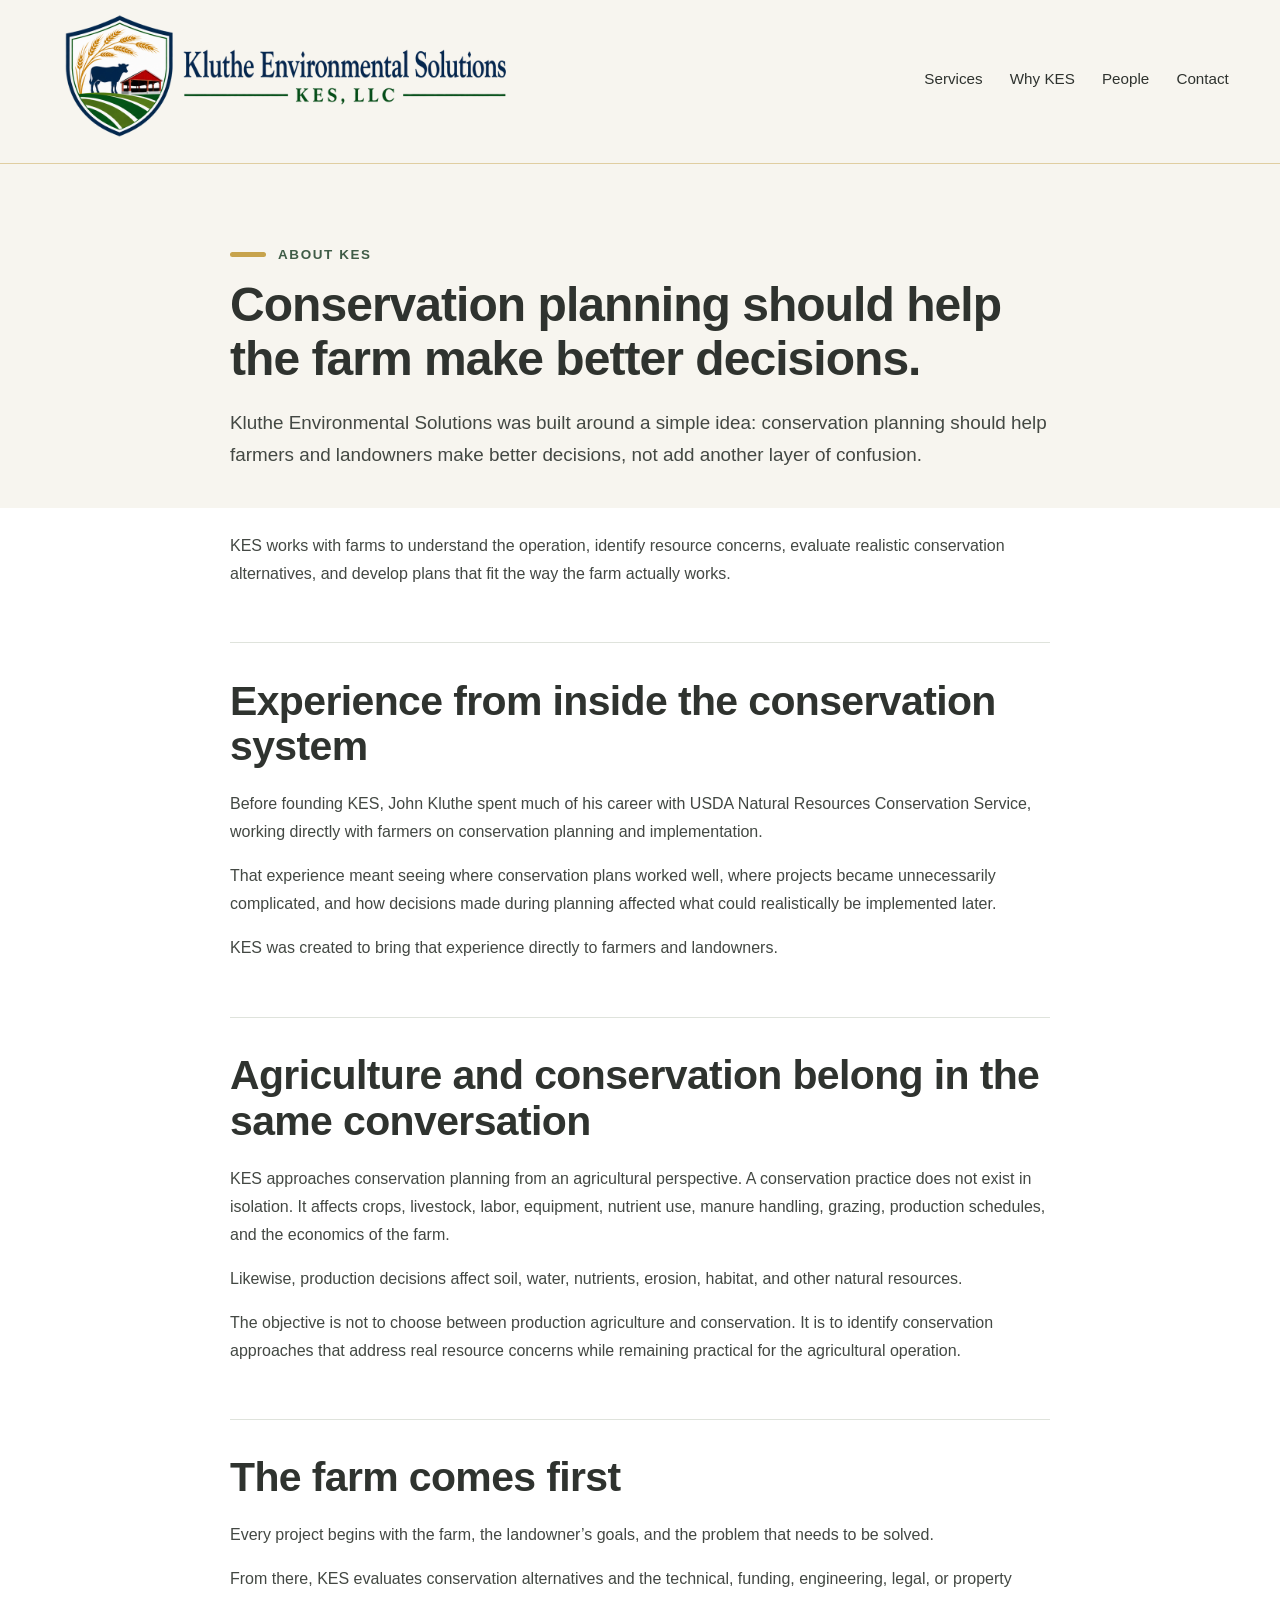
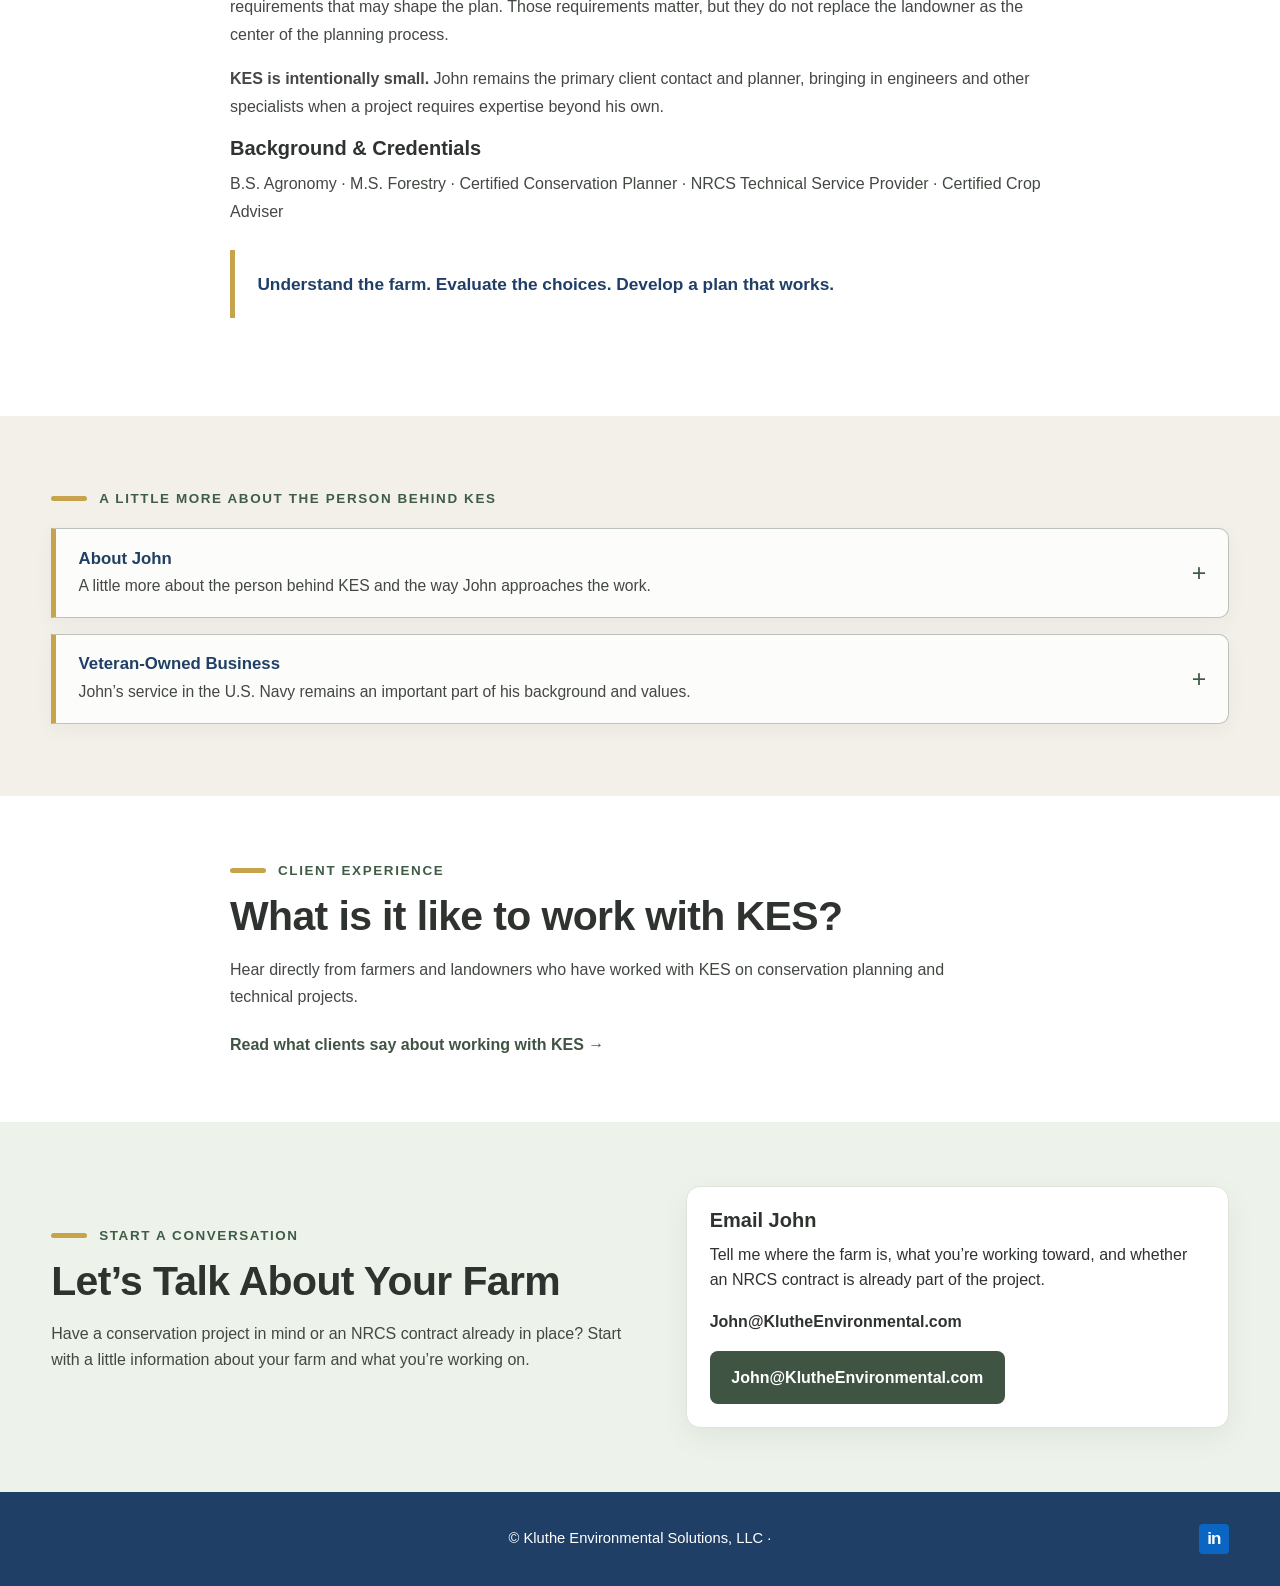
==== commit b9a69fdf: "Condense About KES page content" ====
--- a/about.html
+++ b/about.html
@@ -56,30 +56,20 @@
       <div class="narrow-container">
         <p>KES works with farms to understand the operation, identify resource concerns, evaluate realistic conservation alternatives, and develop plans that fit the way the farm actually works.</p>
 
-        <p>Technical requirements matter.  So do funding requirements, engineering considerations, laws, property restrictions, and the practical realities of implementation.  Good planning brings those pieces together without losing sight of the farm itself.</p>
-
         <div class="about-page-section">
           <h2>Experience from inside the conservation system</h2>
-          <p>KES is led by John Kluthe, principal consultant and conservation planner.</p>
+          <p>Before founding KES, John Kluthe spent much of his career with USDA Natural Resources Conservation Service, working directly with farmers on conservation planning and implementation.</p>
 
-          <p>Before founding KES, John spent much of his career with USDA Natural Resources Conservation Service, working directly with farmers on conservation planning, nutrient management, grazing, erosion, water quality, soil and crop concerns, and implementation of conservation practices.</p>
-
-          <p>That experience provided more than familiarity with NRCS procedures.  It meant seeing, repeatedly, where conservation plans worked well, where projects became unnecessarily complicated, and where decisions made early in the planning process affected what could realistically be implemented later.</p>
+          <p>That experience meant seeing where conservation plans worked well, where projects became unnecessarily complicated, and how decisions made during planning affected what could realistically be implemented later.</p>
 
           <p>KES was created to bring that experience directly to farmers and landowners.</p>
-
-          <p>The goal is not simply to complete the required paperwork.  It is to understand the operation, explain the choices clearly, and develop a plan that can move from discussion to implementation.</p>
         </div>
 
         <div class="about-page-section">
           <h2>Agriculture and conservation belong in the same conversation</h2>
-          <p>KES approaches conservation planning from an agricultural perspective.</p>
-
-          <p>A conservation practice does not exist in isolation.  It affects crops, livestock, labor, equipment, nutrient use, field access, manure handling, grazing, production schedules, and the economics of the farm.</p>
+          <p>KES approaches conservation planning from an agricultural perspective.  A conservation practice does not exist in isolation.  It affects crops, livestock, labor, equipment, nutrient use, manure handling, grazing, production schedules, and the economics of the farm.</p>
 
           <p>Likewise, production decisions affect soil, water, nutrients, erosion, habitat, and other natural resources.</p>
-
-          <p>KES works at that intersection.</p>
 
           <p>The objective is not to choose between production agriculture and conservation.  It is to identify conservation approaches that address real resource concerns while remaining practical for the agricultural operation.</p>
         </div>
@@ -88,50 +78,14 @@
           <h2>The farm comes first</h2>
           <p>Every project begins with the farm, the landowner’s goals, and the problem that needs to be solved.</p>
 
-          <p>From there, KES evaluates the conservation alternatives, technical requirements, and other considerations that may shape the plan.</p>
+          <p>From there, KES evaluates conservation alternatives and the technical, funding, engineering, legal, or property requirements that may shape the plan.  Those requirements matter, but they do not replace the landowner as the center of the planning process.</p>
 
-          <p>Some projects are relatively straightforward.  Others involve NRCS requirements, engineering, preserved-farm restrictions, permits, funding conditions, or input from several technical specialists.</p>
+          <p><strong>KES is intentionally small.</strong>  John remains the primary client contact and planner, bringing in engineers and other specialists when a project requires expertise beyond his own.</p>
 
-          <p>Those requirements matter, but they do not replace the landowner as the center of the planning process.</p>
-
-          <p>KES works to identify those considerations early so the landowner can make informed decisions among alternatives that are realistic and capable of being implemented.</p>
-        </div>
-
-        <div class="about-page-section">
-          <h2>Technical experience that supports the planning</h2>
-          <p>John’s background includes agricultural production, agronomy, conservation planning, and natural-resource management.</p>
-
-          <p>He holds a B.S. in Agronomy from Missouri State University and an M.S. in Forestry from the University of Missouri.</p>
-
-          <p>He is a Certified Conservation Planner, an NRCS Technical Service Provider, and a Certified Crop Adviser.</p>
-
-          <p>That combination of field experience and technical training allows KES to look at a farm from several directions at once: soil and crops, livestock and nutrients, conservation practices, NRCS requirements, and the practical details of implementation.</p>
-        </div>
-
-        <div class="about-page-section">
-          <h2>Personal service, with specialized expertise when needed</h2>
-          <p>KES is intentionally a small consulting business.</p>
-
-          <p>John remains the primary client contact and leads the conservation planning, field assessment, and project coordination for KES clients.</p>
-
-          <p>When a project requires engineering or other specialized expertise, KES works with experienced independent professionals, including engineers and other technical specialists.</p>
-
-          <p>This approach allows the client to maintain a direct relationship with the planner while still bringing in the additional expertise a project may require.</p>
-
-          <p>John does not try to be every specialist.</p>
-
-          <p>His role is to understand the whole project, recognize when additional expertise is needed, and help keep the pieces working together.</p>
-        </div>
-
-        <div class="about-page-section about-page-closing">
-          <h2>Why KES exists</h2>
-          <p>Conservation programs can provide farmers with valuable technical and financial assistance.</p>
-
-          <p>But the process can also become complicated quickly.</p>
-
-          <p>Contracts, practice standards, engineering, nutrient management, conservation planning, deadlines, funding rules, and implementation decisions all have to fit together.</p>
-
-          <p>KES exists to help farmers make sense of that process.</p>
+          <div class="about-credentials">
+            <h3>Background &amp; Credentials</h3>
+            <p>B.S. Agronomy · M.S. Forestry · Certified Conservation Planner · NRCS Technical Service Provider · Certified Crop Adviser</p>
+          </div>
 
           <p class="about-page-principle"><strong>Understand the farm.  Evaluate the choices.  Develop a plan that works.</strong></p>
         </div>
--- a/css/refinements.css
+++ b/css/refinements.css
@@ -637,3 +637,38 @@
     padding: 3.4rem 0;
   }
 }
+
+
+/* ========================================
+   CONTEXTUAL PAGE LINKS
+   ======================================== */
+
+.section-deep-link {
+  margin-top: 1.35rem;
+  margin-bottom: 0;
+}
+
+.section-deep-link .text-link {
+  display: inline-block;
+}
+
+.about-related {
+  padding: 4rem 0;
+  background: var(--color-surface);
+}
+
+.about-related h2 {
+  max-width: 760px;
+}
+
+.about-related p:not(.eyebrow):not(.section-deep-link) {
+  max-width: 760px;
+  color: var(--color-muted);
+  line-height: 1.7;
+}
+
+@media (max-width: 650px) {
+  .about-related {
+    padding: 3.25rem 0;
+  }
+}
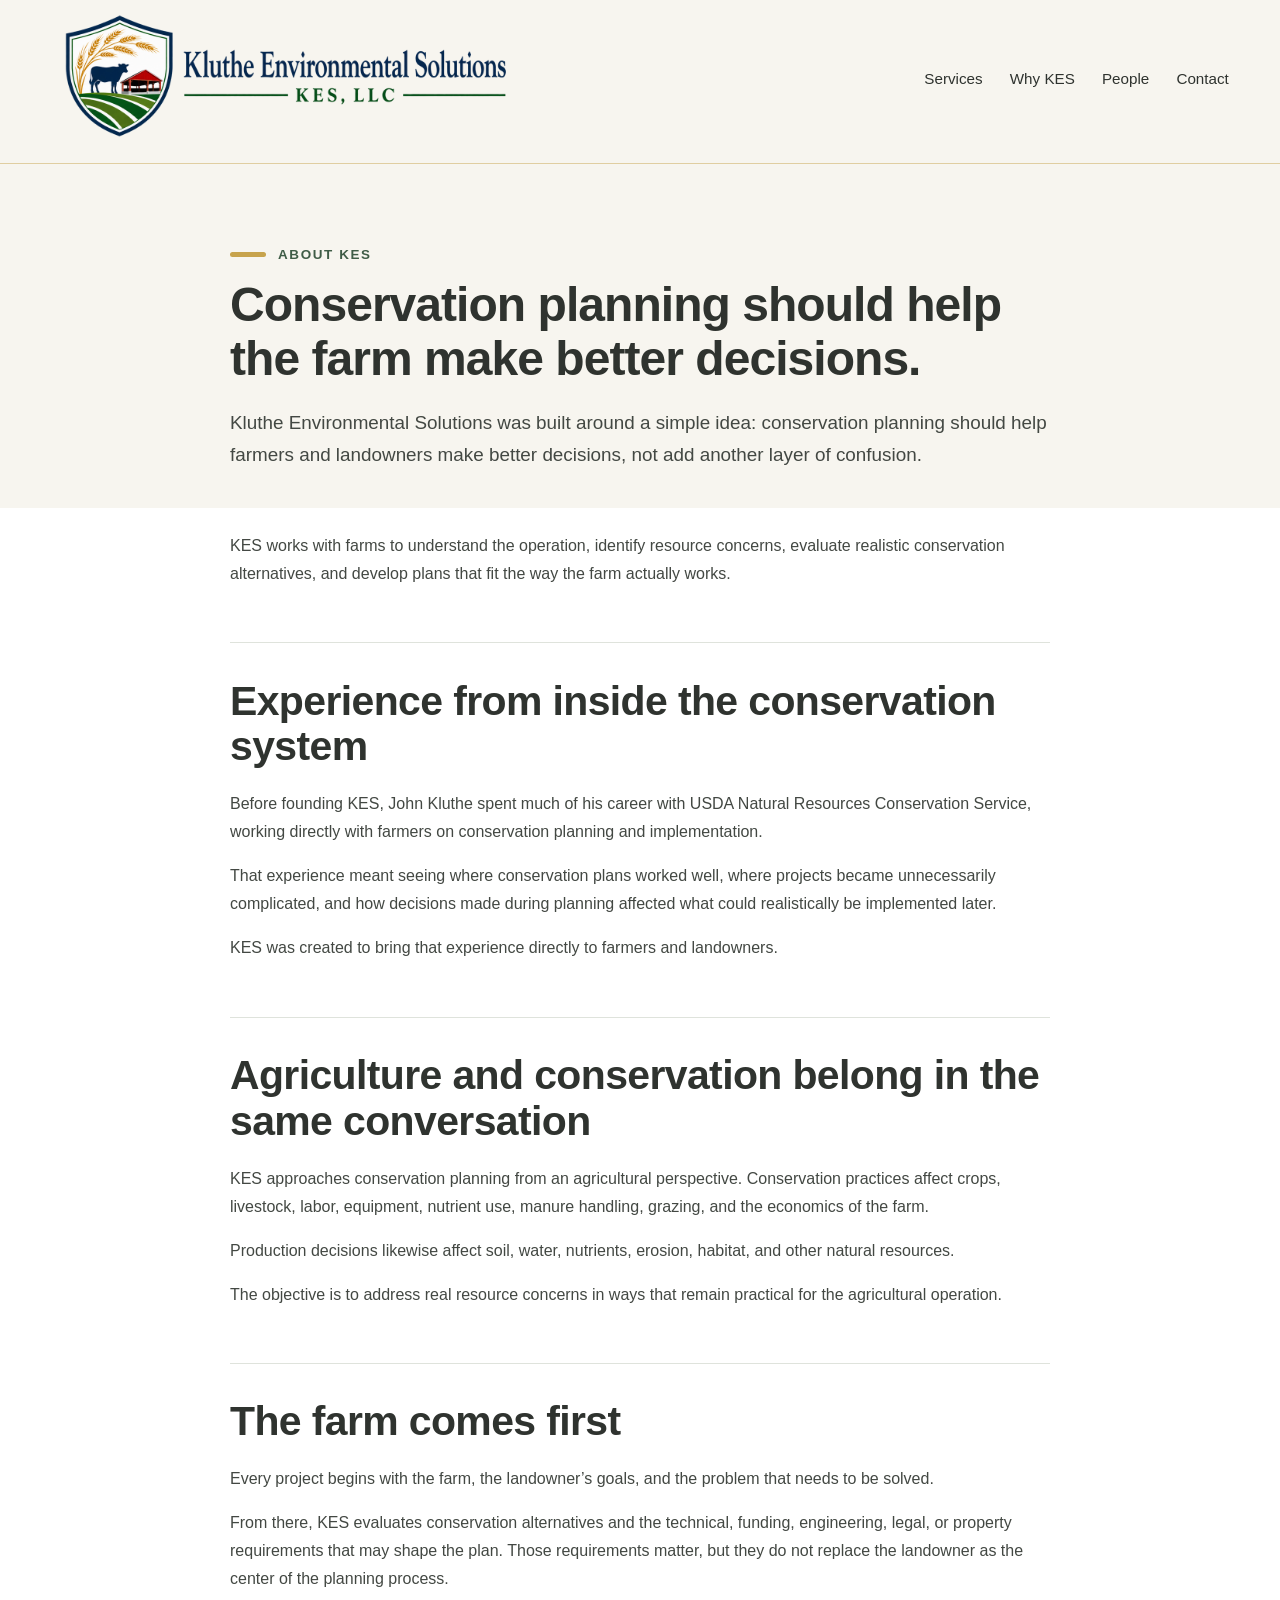
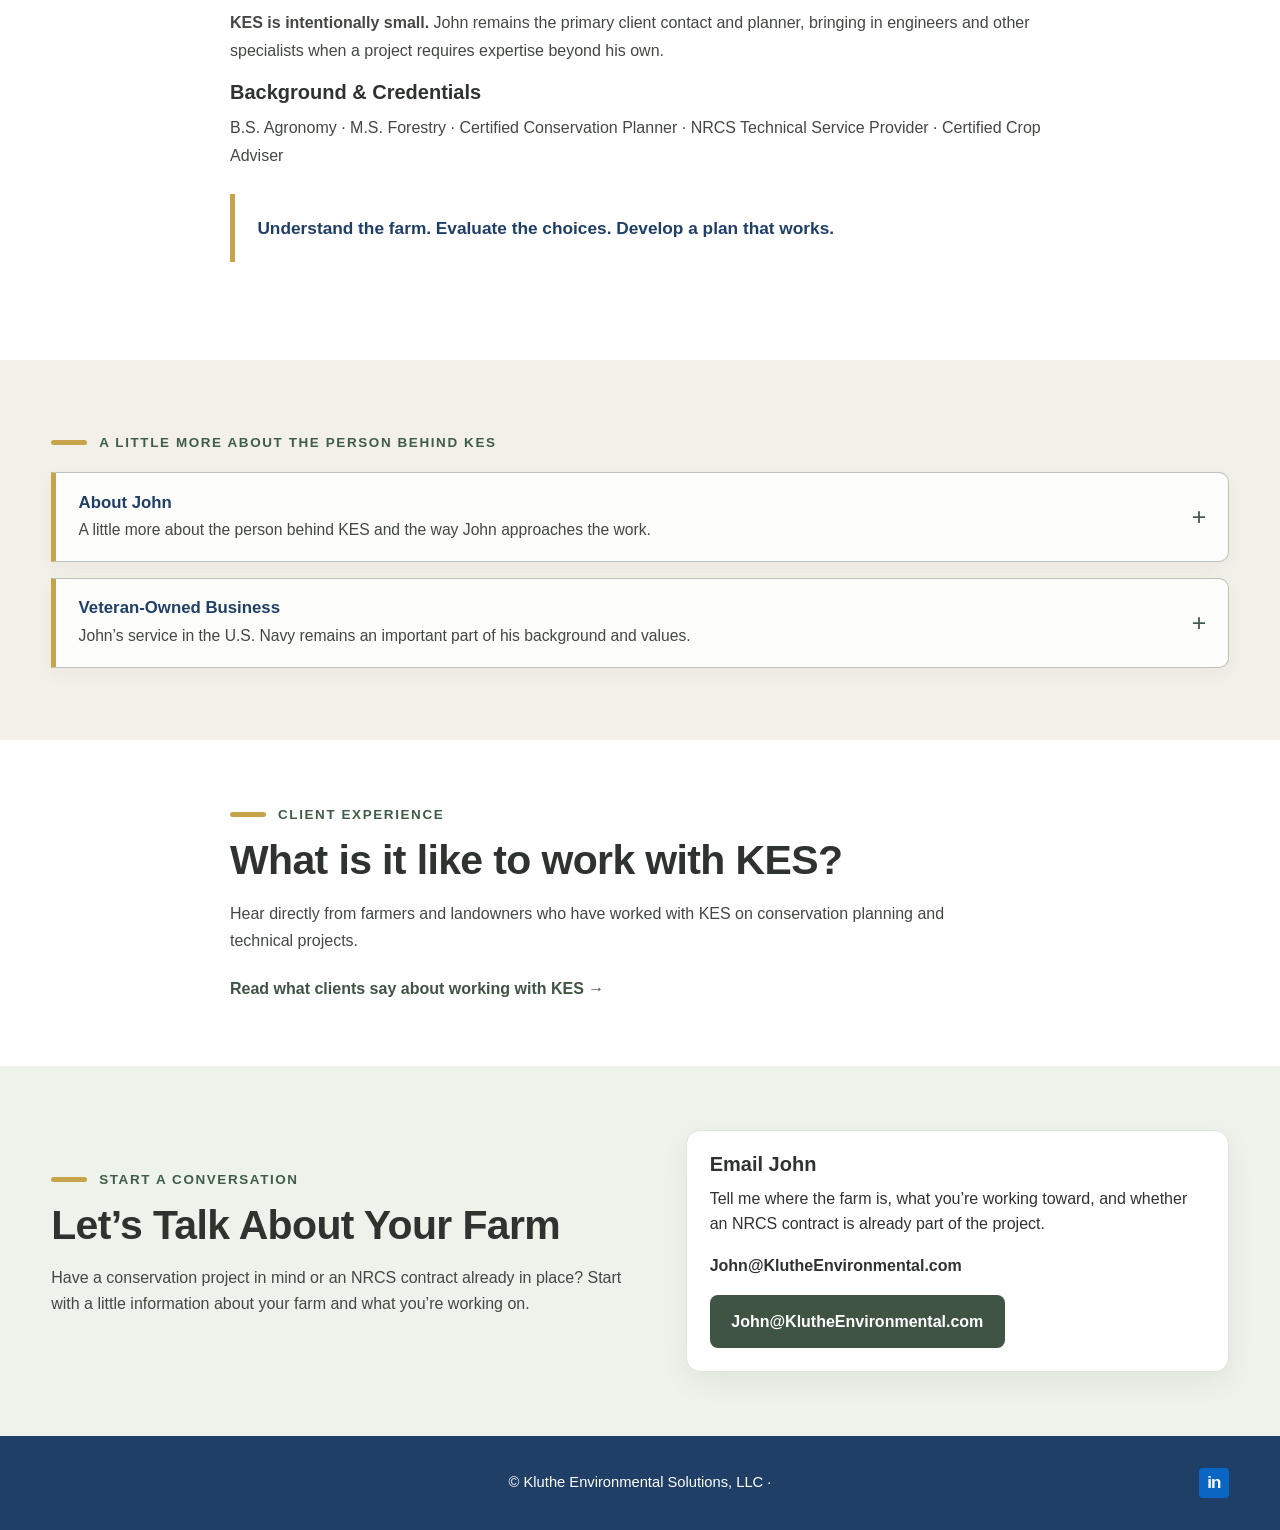
==== commit 0d555da4: "Refine conservation planning text for clarity" ====
--- a/about.html
+++ b/about.html
@@ -67,11 +67,11 @@
 
         <div class="about-page-section">
           <h2>Agriculture and conservation belong in the same conversation</h2>
-          <p>KES approaches conservation planning from an agricultural perspective.  A conservation practice does not exist in isolation.  It affects crops, livestock, labor, equipment, nutrient use, manure handling, grazing, production schedules, and the economics of the farm.</p>
+          <p>KES approaches conservation planning from an agricultural perspective. Conservation practices affect crops, livestock, labor, equipment, nutrient use, manure handling, grazing, and the economics of the farm.</p>
 
-          <p>Likewise, production decisions affect soil, water, nutrients, erosion, habitat, and other natural resources.</p>
+          <p>Production decisions likewise affect soil, water, nutrients, erosion, habitat, and other natural resources.</p>
 
-          <p>The objective is not to choose between production agriculture and conservation.  It is to identify conservation approaches that address real resource concerns while remaining practical for the agricultural operation.</p>
+          <p>The objective is to address real resource concerns in ways that remain practical for the agricultural operation.</p>
         </div>
 
         <div class="about-page-section">
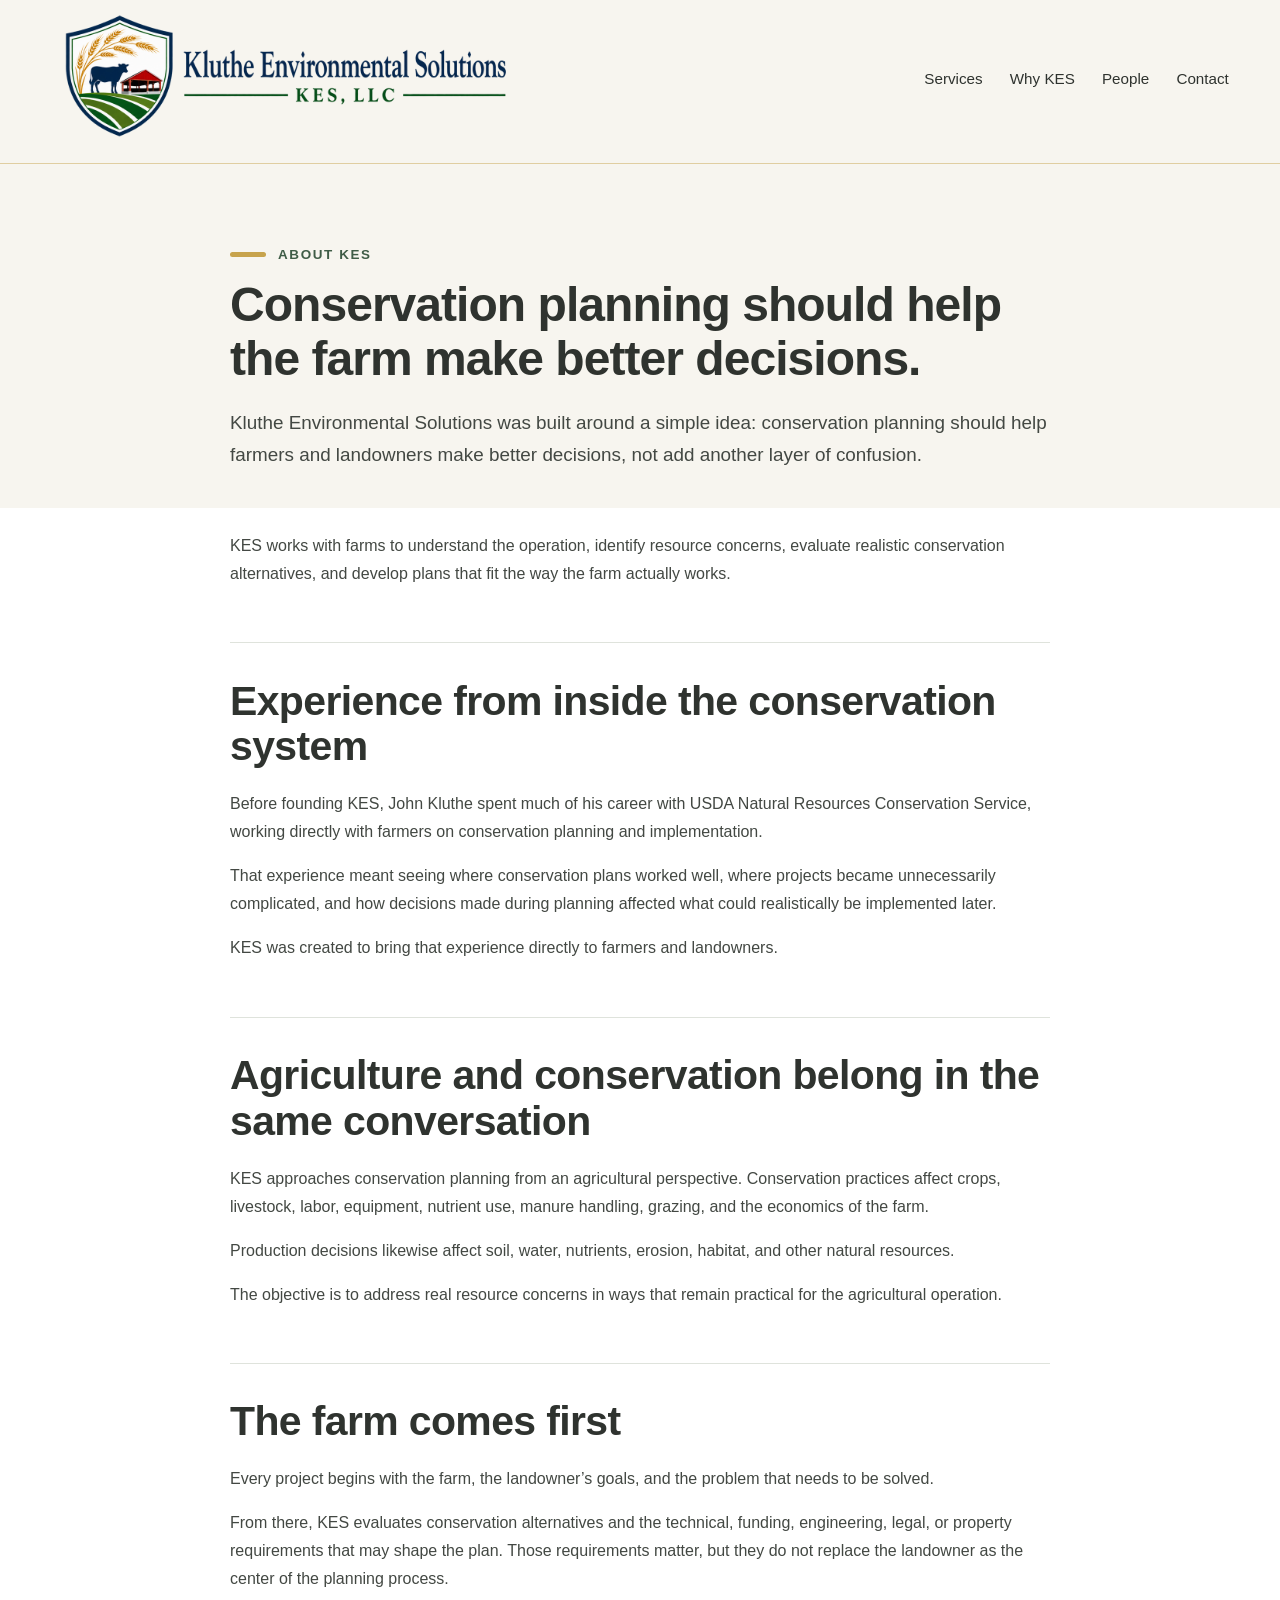
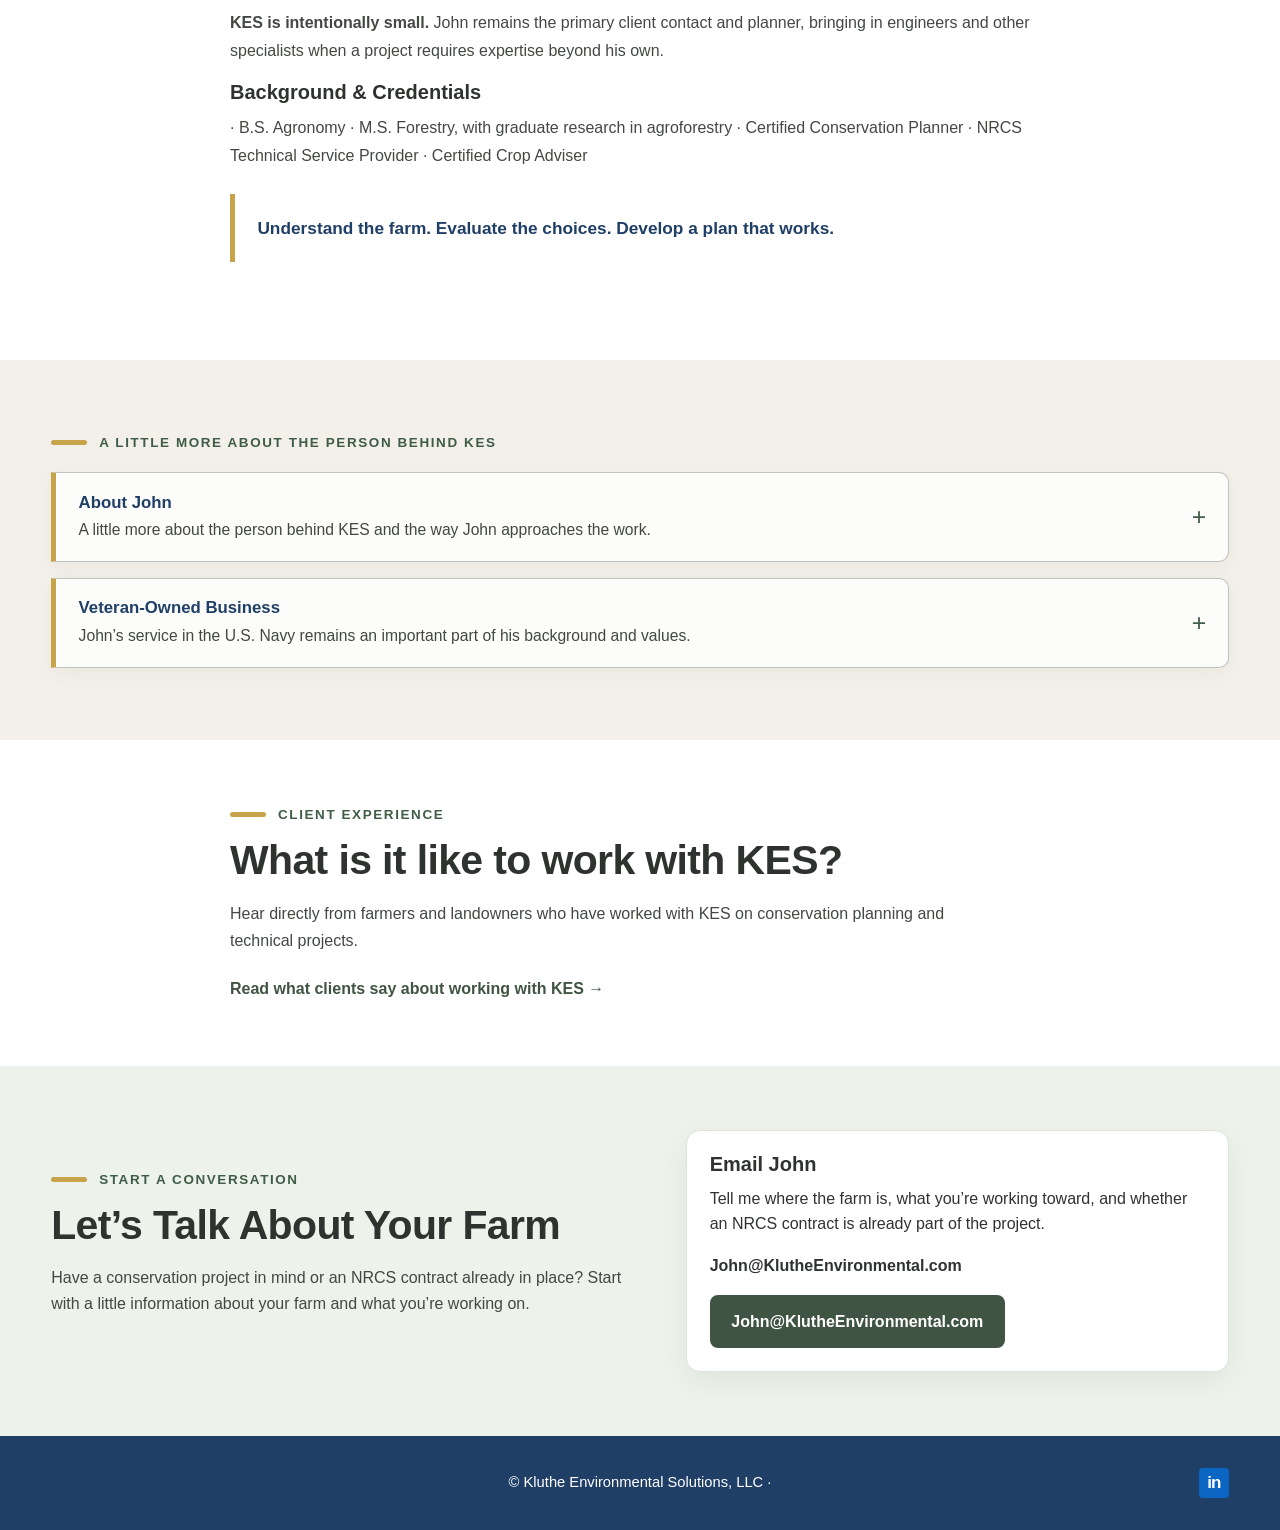
==== commit 7ed0aac8: "Revise credentials description in about.html Updated educational background details for clarity." ====
--- a/about.html
+++ b/about.html
@@ -84,7 +84,7 @@
 
           <div class="about-credentials">
             <h3>Background &amp; Credentials</h3>
-            <p>B.S. Agronomy · M.S. Forestry · Certified Conservation Planner · NRCS Technical Service Provider · Certified Crop Adviser</p>
+            <p>· B.S. Agronomy · M.S. Forestry, with graduate research in agroforestry · Certified Conservation Planner · NRCS Technical Service Provider · Certified Crop Adviser</p>
           </div>
 
           <p class="about-page-principle"><strong>Understand the farm.  Evaluate the choices.  Develop a plan that works.</strong></p>
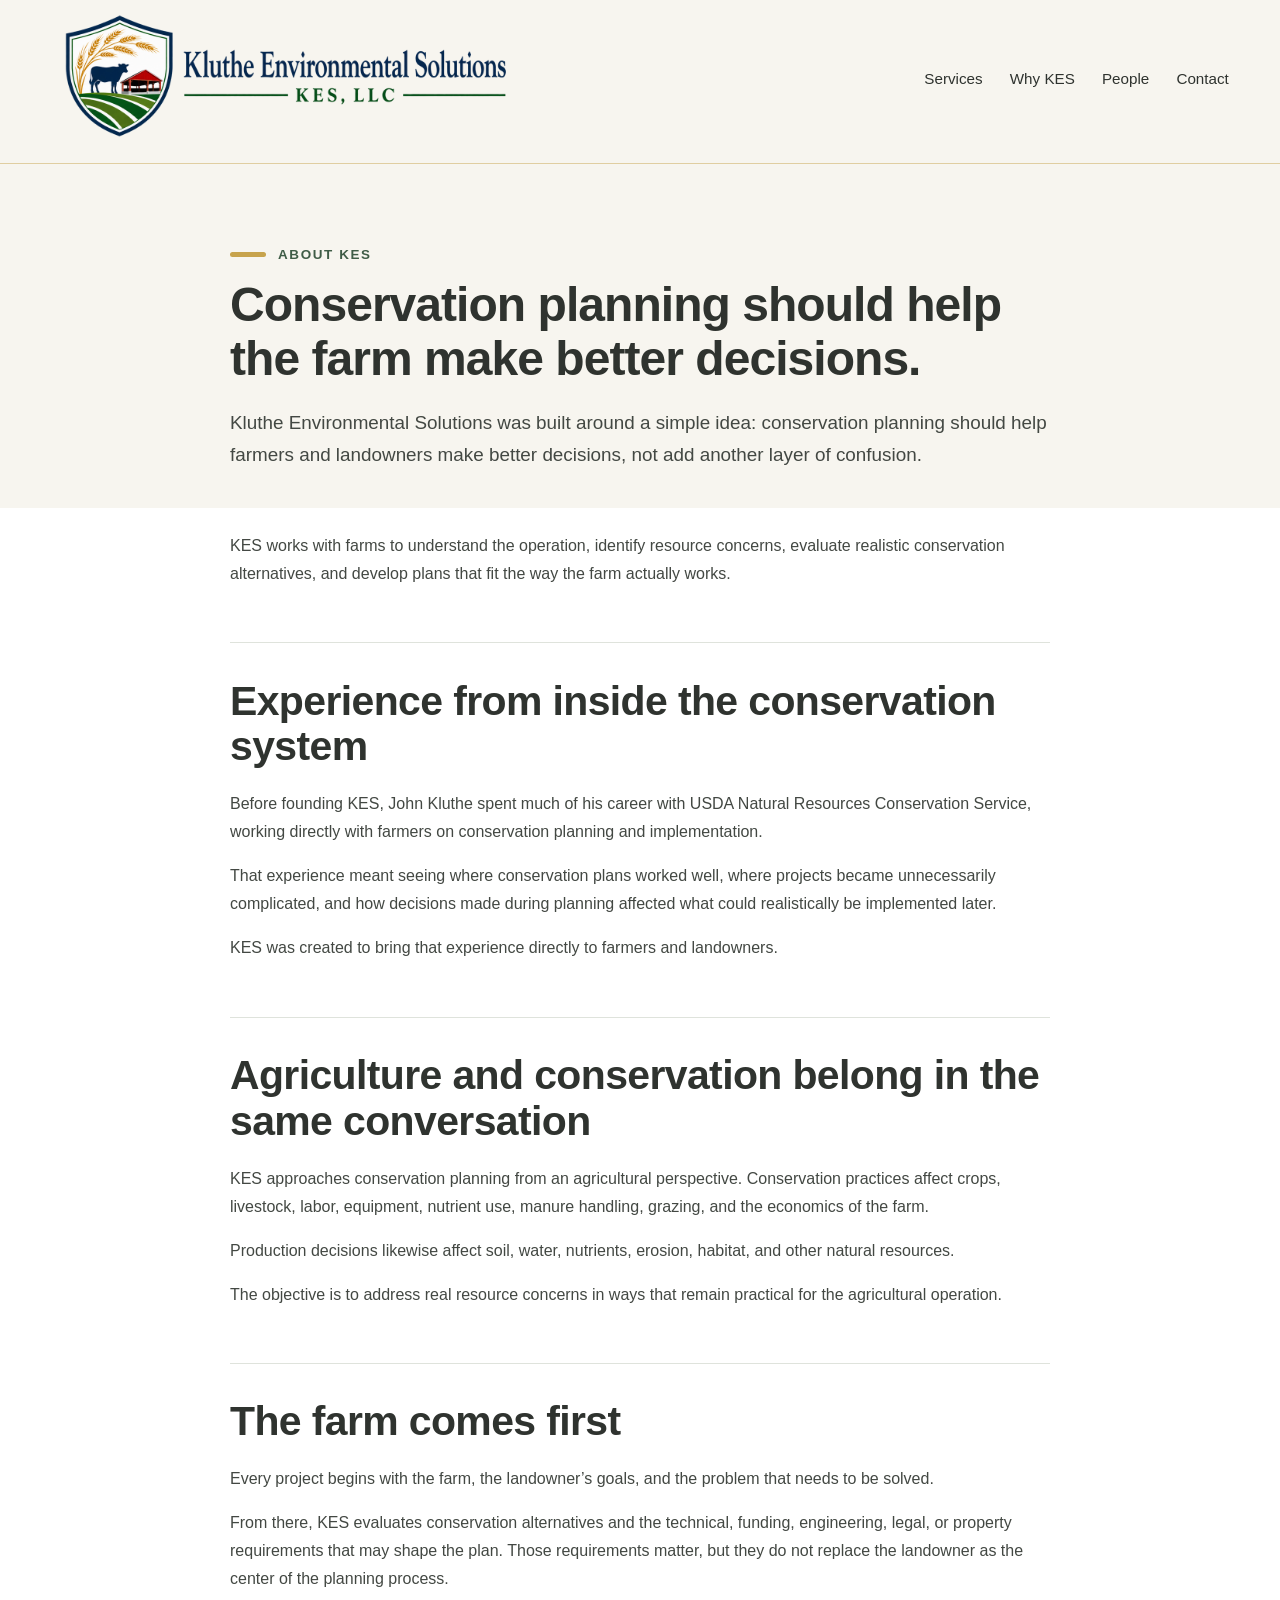
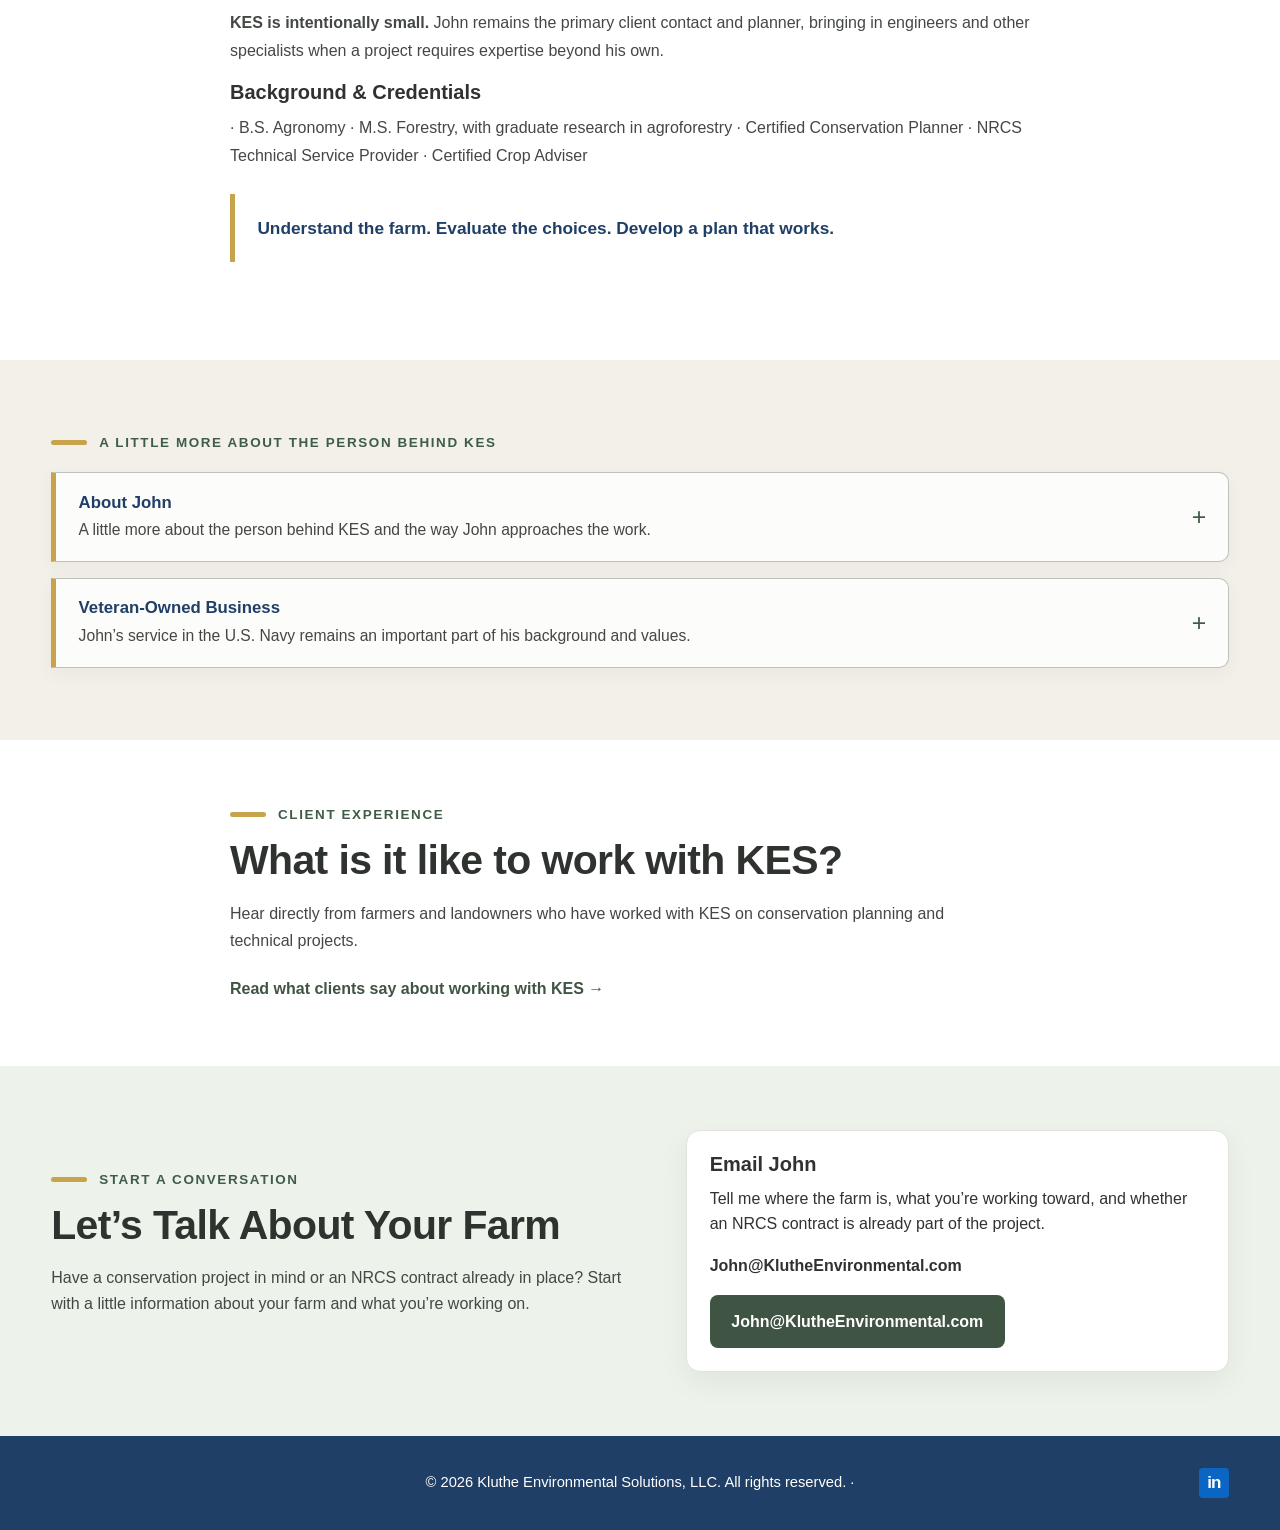
==== commit 916b7143: "Update About page copyright notice" ====
--- a/about.html
+++ b/about.html
@@ -105,7 +105,7 @@
 
             <div class="planning-note-content">
               <div class="about-disclosure-copy">
-                <p>John Kluthe has spent most of his career helping farmers work through conservation problems that rarely fit neatly into one box.</p>
+                <p>John Kluthe has spent most of his career helping farmers work through conservation problems where several considerations have to come together — but you still have to farm.</p>
 
                 <p>His background includes agronomy, forestry, conservation planning, and years of field experience with USDA Natural Resources Conservation Service.  Before that, he served in the U.S. Navy.</p>
 
@@ -172,7 +172,7 @@
 
   <footer class="site-footer">
     <div class="container">
-      <p>© Kluthe Environmental Solutions, LLC · <a href="https://www.linkedin.com/in/johnkluthe" target="_blank" rel="noopener noreferrer" aria-label="John Kluthe on LinkedIn">LinkedIn ↗</a></p>
+      <p>© 2026 Kluthe Environmental Solutions, LLC. All rights reserved. · <a href="https://www.linkedin.com/in/johnkluthe" target="_blank" rel="noopener noreferrer" aria-label="John Kluthe on LinkedIn">LinkedIn ↗</a></p>
     </div>
   </footer>
 
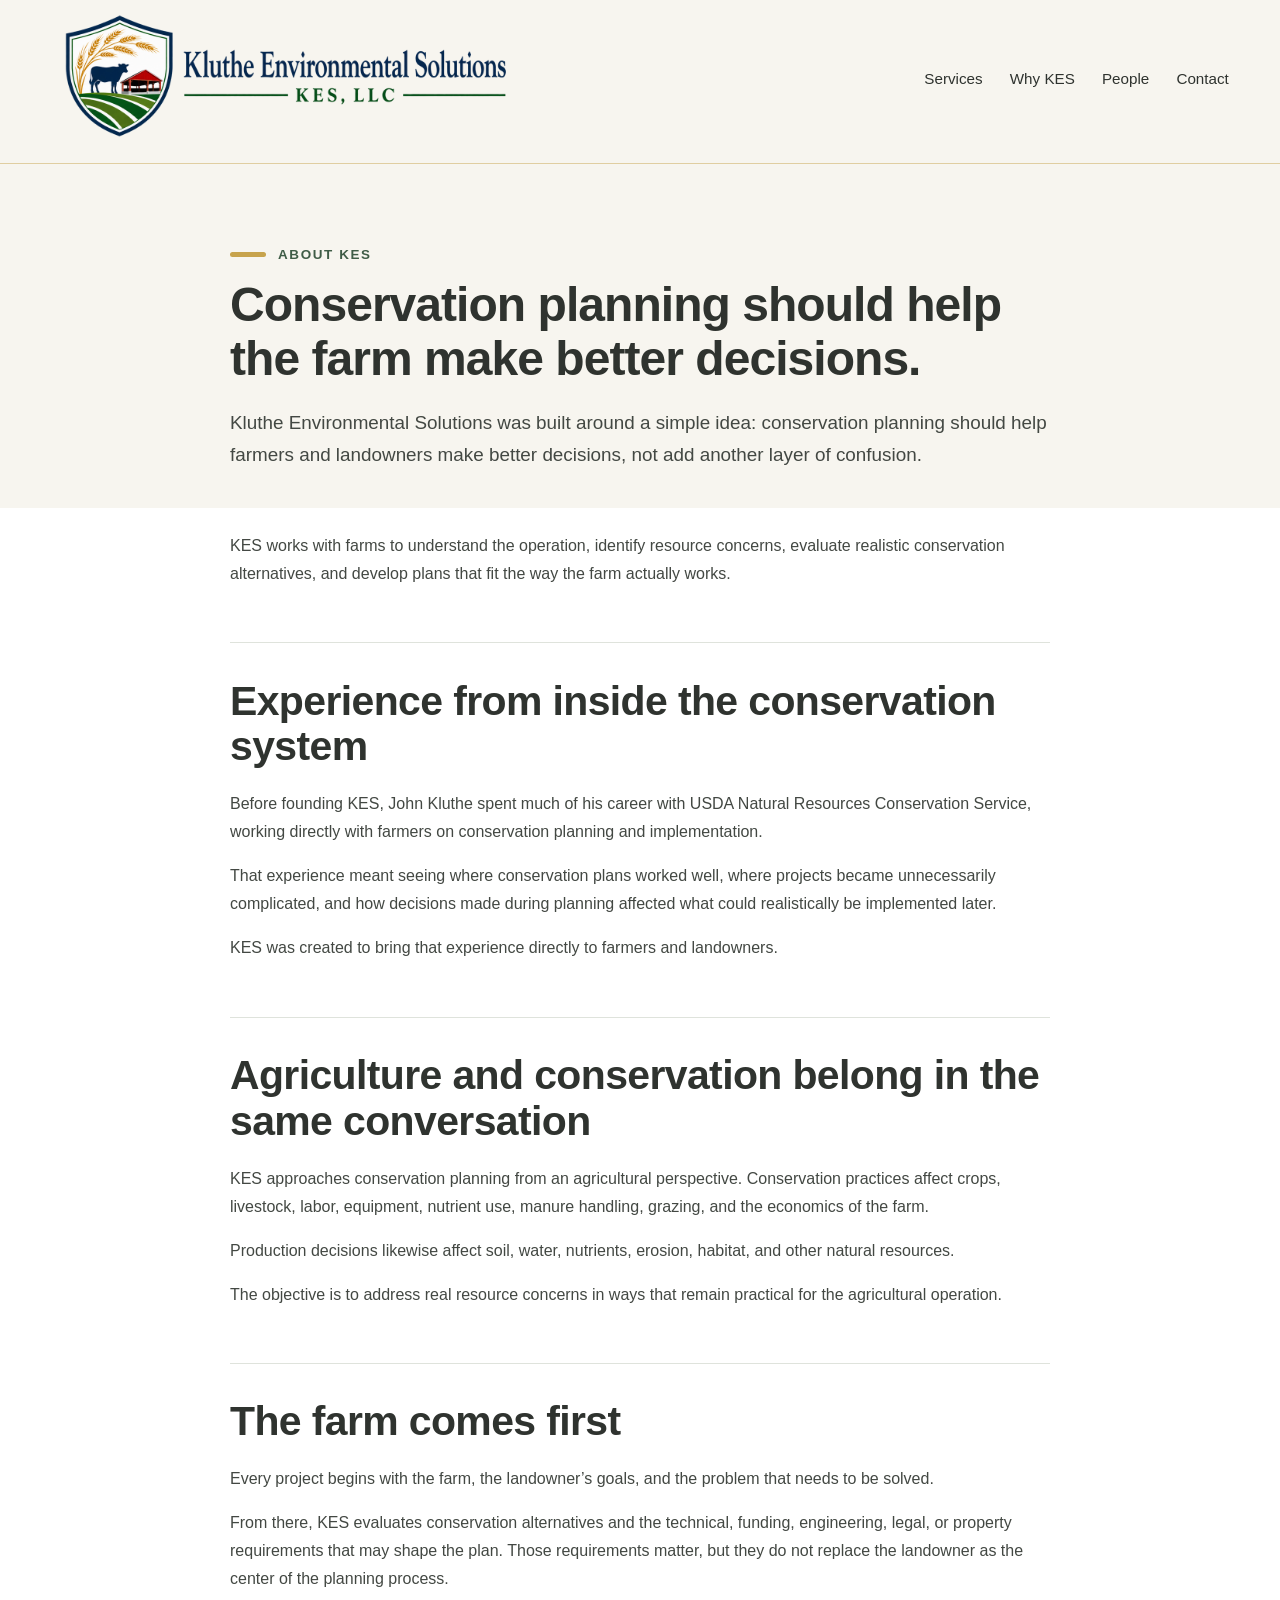
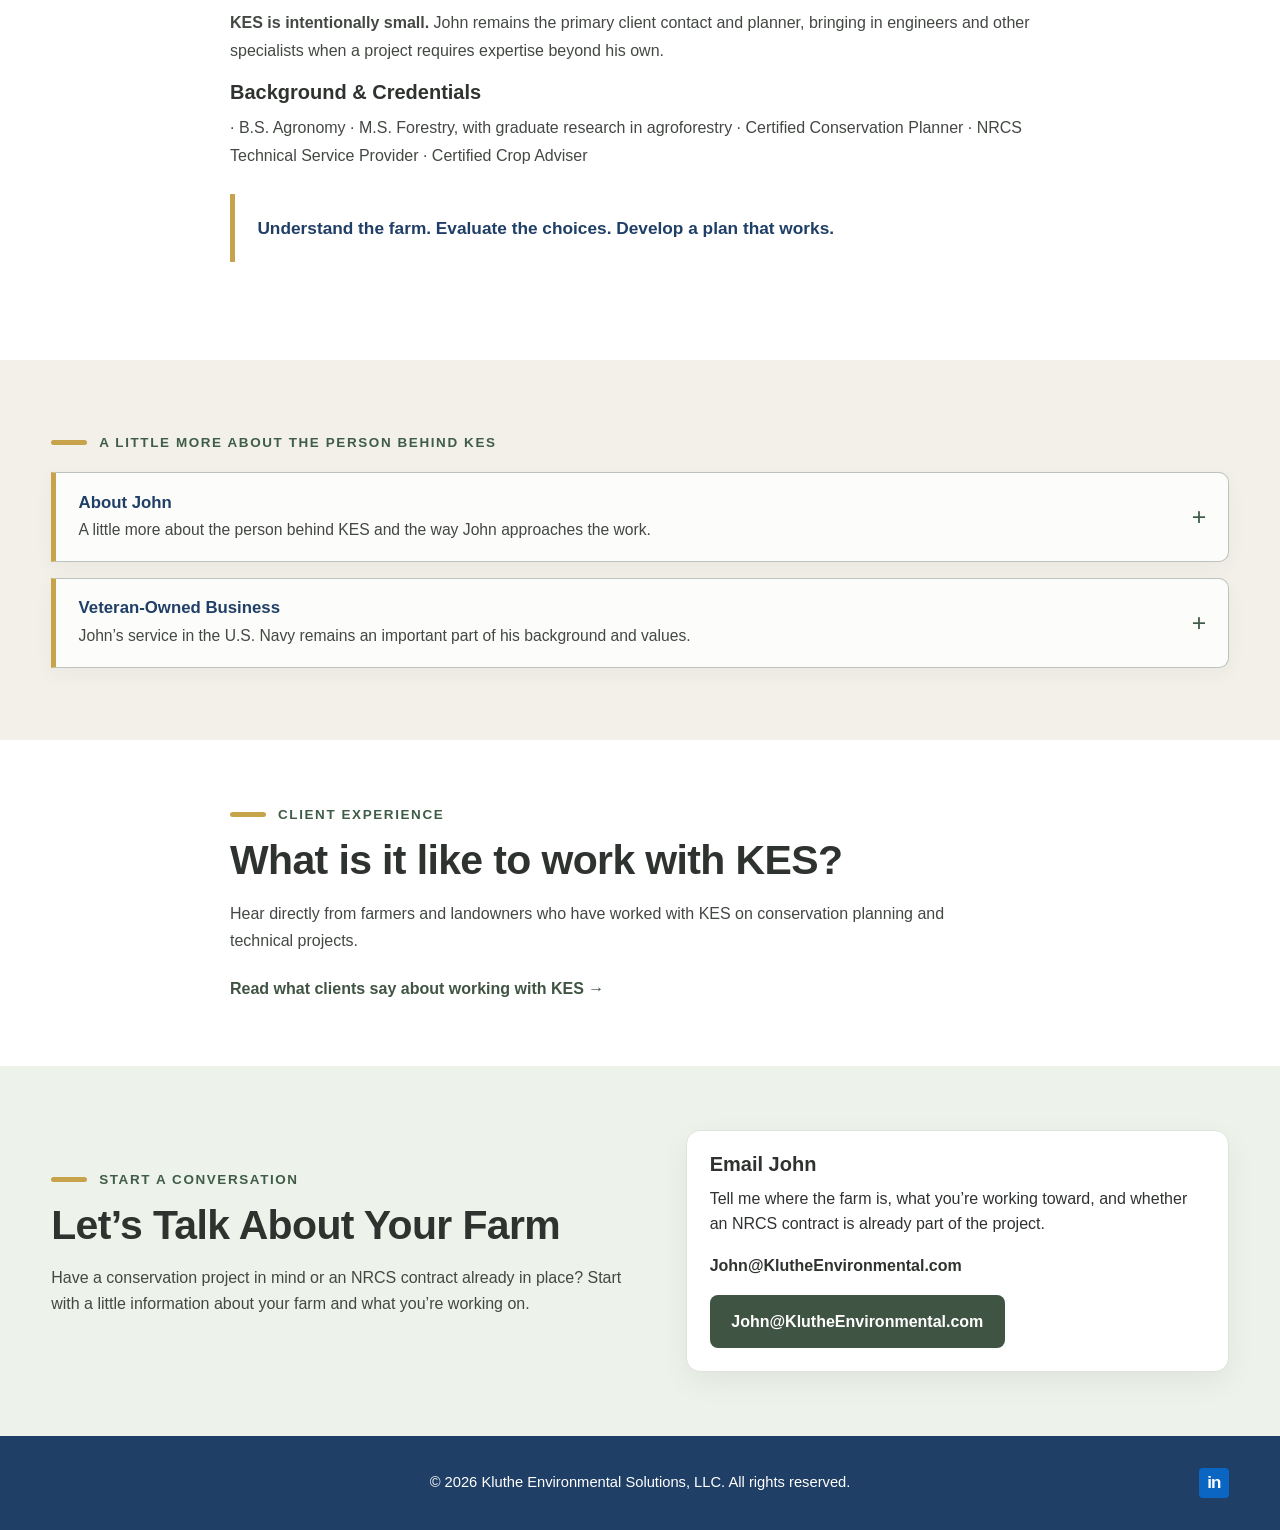
==== commit 6c1b953e: "Remove legacy footer separator" ====
--- a/about.html
+++ b/about.html
@@ -172,7 +172,7 @@
 
   <footer class="site-footer">
     <div class="container">
-      <p>© 2026 Kluthe Environmental Solutions, LLC. All rights reserved. · <a href="https://www.linkedin.com/in/johnkluthe" target="_blank" rel="noopener noreferrer" aria-label="John Kluthe on LinkedIn">LinkedIn ↗</a></p>
+      <p>© 2026 Kluthe Environmental Solutions, LLC. All rights reserved. <a href="https://www.linkedin.com/in/johnkluthe" target="_blank" rel="noopener noreferrer" aria-label="John Kluthe on LinkedIn">LinkedIn ↗</a></p>
     </div>
   </footer>
 
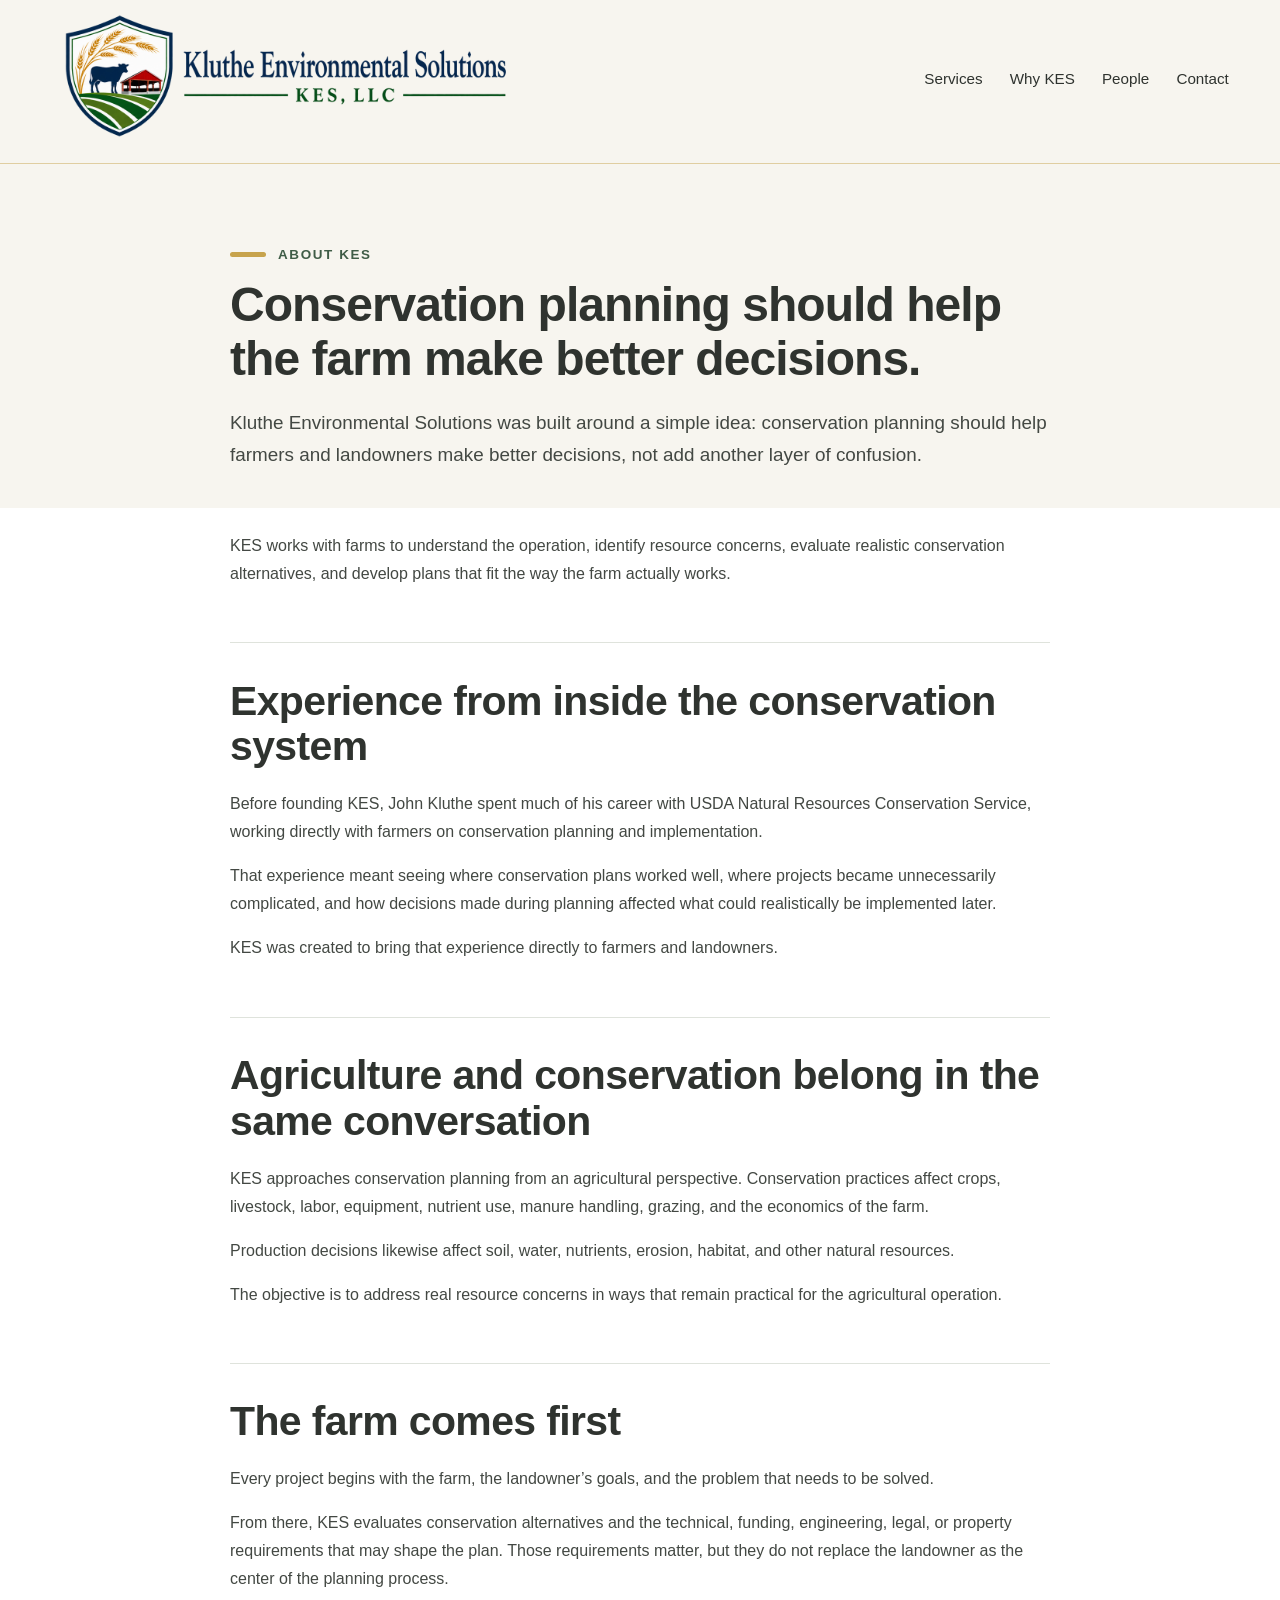
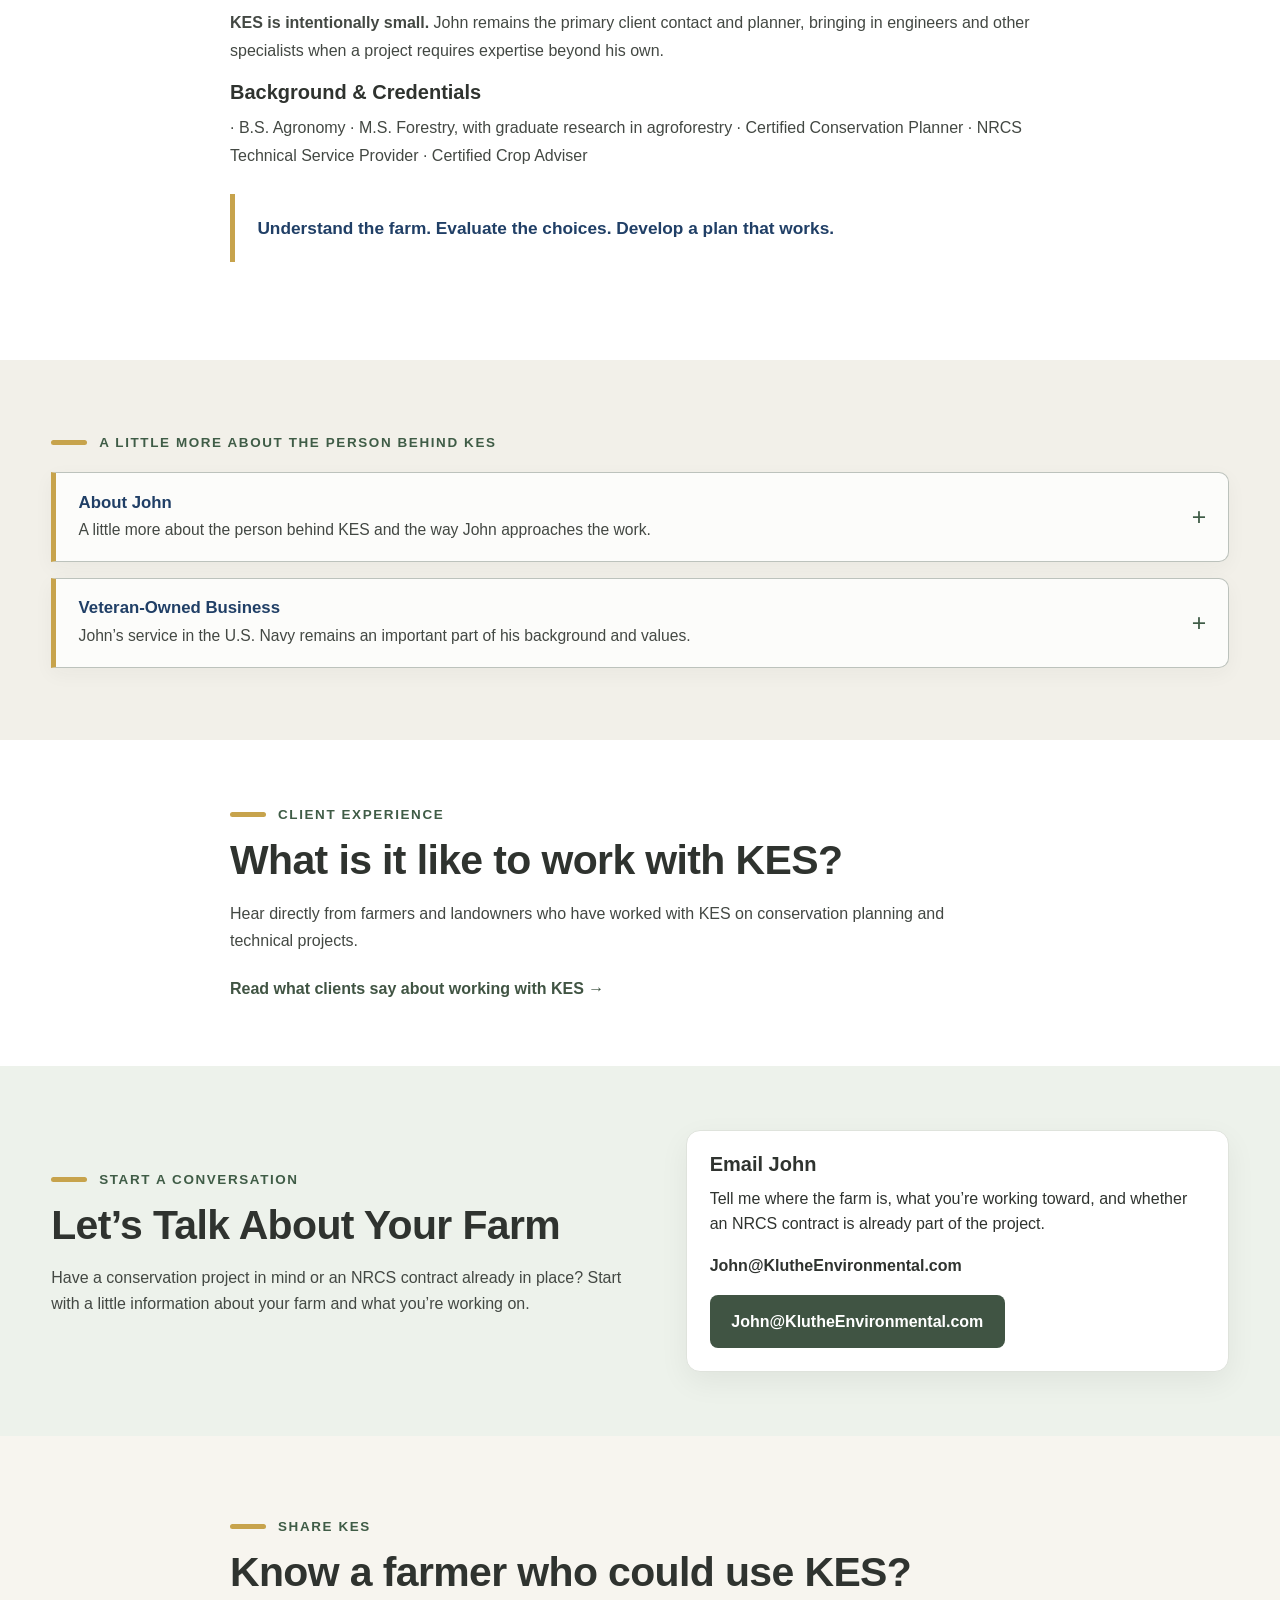
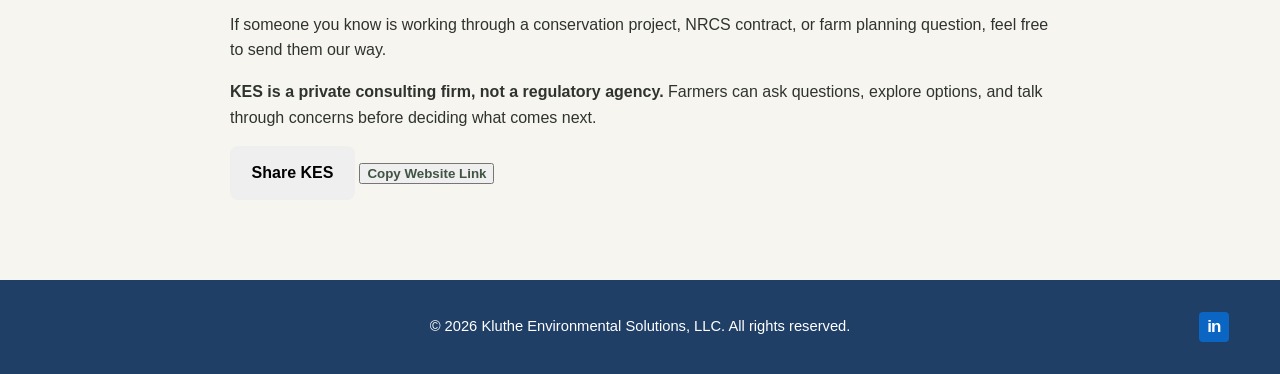
==== commit 8c60966b: "Add referral and sharing section" ====
--- a/about.html
+++ b/about.html
@@ -170,11 +170,28 @@
 
   </main>
 
+    <section class="referral-section" aria-labelledby="referral-heading">
+      <div class="narrow-container referral-inner">
+        <div>
+          <p class="eyebrow">Share KES</p>
+          <h2 id="referral-heading">Know a farmer who could use KES?</h2>
+          <p>If someone you know is working through a conservation project, NRCS contract, or farm planning question, feel free to send them our way.</p>
+          <p class="referral-private"><strong>KES is a private consulting firm, not a regulatory agency.</strong>  Farmers can ask questions, explore options, and talk through concerns before deciding what comes next.</p>
+        </div>
+        <div class="referral-actions" aria-label="Share Kluthe Environmental Solutions">
+          <button class="button secondary-button referral-share-button" type="button" data-share-url="https://klutheenvironmental.com/">Share KES</button>
+          <button class="text-link referral-copy-button" type="button" data-copy-url="https://klutheenvironmental.com/">Copy Website Link</button>
+          <span class="referral-copy-status" role="status" aria-live="polite"></span>
+        </div>
+      </div>
+    </section>
+
   <footer class="site-footer">
     <div class="container">
       <p>© 2026 Kluthe Environmental Solutions, LLC. All rights reserved. <a href="https://www.linkedin.com/in/johnkluthe" target="_blank" rel="noopener noreferrer" aria-label="John Kluthe on LinkedIn">LinkedIn ↗</a></p>
     </div>
   </footer>
 
+  <script src="js/referral.js"></script>
 </body>
 </html>
--- a/css/refinements.css
+++ b/css/refinements.css
@@ -135,6 +135,34 @@
 }
 
 /* ========================================
+   CONSERVATION PLANNING — PLAIN-LANGUAGE DEFINITION
+   ======================================== */
+
+.conservation-definition {
+  margin: 1.8rem 0 1.9rem;
+  padding: 0.2rem 0 0.2rem 1.35rem;
+  border-left: 5px solid var(--color-gold);
+}
+
+.conservation-definition-label {
+  display: block;
+  margin-bottom: 0.45rem;
+  color: #f2ead5;
+  font-size: 0.76rem;
+  font-weight: 800;
+  letter-spacing: 0.11em;
+  text-transform: uppercase;
+}
+
+.reassurance .conservation-definition p {
+  max-width: 820px;
+  margin: 0;
+  color: #ffffff;
+  font-size: 1.05rem;
+  line-height: 1.7;
+}
+
+/* ========================================
    SERVICES — REMOVE DECORATIVE NUMBERS
    ======================================== */
 
@@ -672,3 +700,139 @@
     padding: 3.25rem 0;
   }
 }
+
+
+/* ========================================
+   LIVESTOCK & NUTRIENT MANAGEMENT PAGE
+   ======================================== */
+
+.service-detail-hero {
+  padding: 5rem 0 4rem;
+  background: var(--color-background);
+}
+
+.service-detail-hero h1 {
+  max-width: 900px;
+}
+
+.service-detail-lead {
+  max-width: 860px;
+  color: var(--color-muted);
+  font-size: 1.18rem;
+  line-height: 1.7;
+}
+
+.service-detail-hero > .narrow-container > p:not(.eyebrow):not(.service-detail-lead) {
+  max-width: 860px;
+  color: var(--color-muted);
+  line-height: 1.75;
+}
+
+.service-brand-line {
+  margin-top: 1.8rem;
+  padding: 1.05rem 1.25rem;
+  border-left: 5px solid var(--color-gold);
+  background: rgba(255, 255, 255, 0.76);
+  color: var(--color-navy);
+  font-size: 1.12rem;
+}
+
+.service-detail-main {
+  padding: 4.75rem 0 5rem;
+  background: var(--color-surface);
+}
+
+.service-overview-section > p,
+.service-detail-copy p {
+  color: var(--color-muted);
+  line-height: 1.75;
+}
+
+.service-overview-section > p {
+  max-width: 900px;
+}
+
+.service-overview-section .eyebrow {
+  margin-bottom: 0.65rem;
+}
+
+.service-detail-accordions {
+  display: grid;
+  gap: 1rem;
+  margin-top: 2rem;
+}
+
+.service-detail-note {
+  margin-top: 1.5rem;
+}
+
+.service-detail-accordions .service-detail-note {
+  margin-top: 0;
+}
+
+.service-detail-copy {
+  padding-top: 1.2rem;
+}
+
+.service-detail-copy h3 {
+  margin-top: 1.25rem;
+}
+
+.service-detail-list {
+  margin: 0.8rem 0 0;
+  padding-left: 1.25rem;
+  color: var(--color-muted);
+  line-height: 1.65;
+}
+
+.service-detail-list li + li {
+  margin-top: 0.3rem;
+}
+
+.service-detail-planning-note {
+  margin-top: 2rem;
+  padding-top: 2rem;
+  border-top: 1px solid var(--color-border);
+}
+
+.service-detail-contact {
+  padding: 4rem 0;
+  background: var(--color-green-soft);
+}
+
+.service-card-link {
+  margin-top: 1rem;
+  margin-bottom: 0;
+}
+
+.service-card-link .text-link {
+  display: inline-block;
+}
+
+@media (max-width: 650px) {
+  .service-detail-hero {
+    padding: 3.5rem 0 3rem;
+  }
+
+  .service-detail-lead {
+    font-size: 1.08rem;
+  }
+
+  .service-detail-main {
+    padding: 3.5rem 0 4rem;
+  }
+
+  .service-detail-contact {
+    padding: 3.5rem 0;
+  }
+}
+
+
+.service-back-link {
+  padding: 0 0 2.25rem;
+  background: var(--color-surface);
+}
+
+.service-back-link .text-link {
+  display: inline-block;
+}
